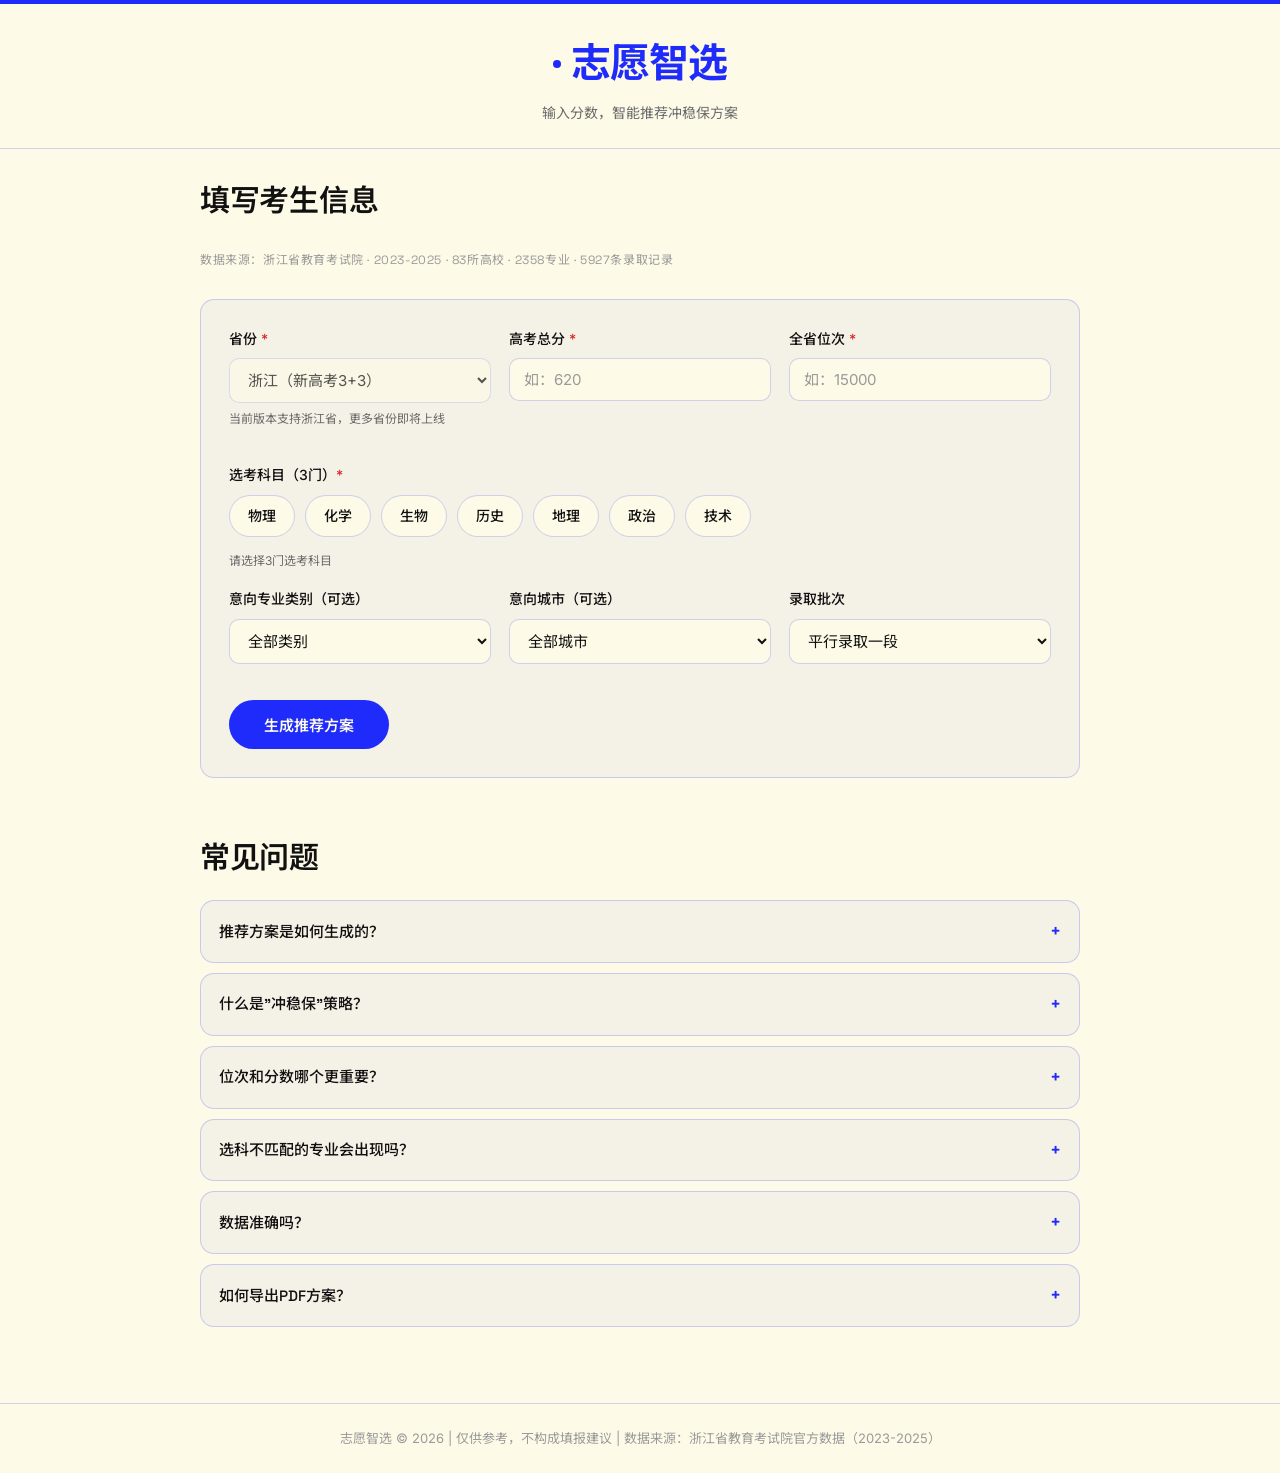
==== index.html @ 890201cc "Initial release: 志愿智选 高考志愿智能规划系统 核心功能： - 基于浙江省教育考试院 2023-2025 官方数据（83校/2358专业/5927录取记录） - 位次法算法生成冲3-" ====
<!DOCTYPE html>
<html lang="zh-CN">
<head>
    <meta charset="UTF-8">
    <meta name="viewport" content="width=device-width, initial-scale=1.0">
    <title>志愿智选 — 高考志愿智能规划系统</title>
    <link rel="preconnect" href="https://fonts.googleapis.com">
    <link rel="preconnect" href="https://fonts.gstatic.com" crossorigin>
    <link href="https://fonts.googleapis.com/css2?family=Space+Grotesk:wght@400;500;600;700&family=Inter:wght@400;500;600&family=Noto+Sans+SC:wght@400;500;600;700&display=swap" rel="stylesheet">
    <link rel="stylesheet" href="css/style.css">
</head>
<body>
    <!-- 页头 -->
    <header class="site-header no-print">
        <div class="container">
            <h1 class="logo">志愿智选</h1>
            <p class="tagline">输入分数，智能推荐冲稳保方案</p>
        </div>
    </header>

    <!-- PDF报告头（仅打印时显示） -->
    <div class="report-header print-only">
        <h1>高考志愿填报推荐方案</h1>
        <p class="report-subtitle">志愿智选 — 智能规划系统生成</p>
        <p class="report-date" id="reportDate"></p>
    </div>

    <main class="container">
        <!-- 第一步：输入表单 -->
        <section id="inputSection" class="section no-print">
            <h2 class="section-title">填写考生信息</h2>
            <p class="data-source-eyebrow">数据来源：浙江省教育考试院 · 2023-2025 · 83所高校 · 2358专业 · 5927条录取记录</p>
            <form id="studentForm" class="form-card">
                <div class="form-row">
                    <div class="form-group">
                        <label for="province">省份 <span class="required">*</span></label>
                        <select id="province" disabled>
                            <option value="浙江" selected>浙江（新高考3+3）</option>
                        </select>
                        <small class="hint">当前版本支持浙江省，更多省份即将上线</small>
                    </div>
                    <div class="form-group">
                        <label for="score">高考总分 <span class="required">*</span></label>
                        <input type="number" id="score" min="0" max="750" placeholder="如：620" required>
                    </div>
                    <div class="form-group">
                        <label for="rank">全省位次 <span class="required">*</span></label>
                        <input type="number" id="rank" min="1" placeholder="如：15000" required>
                    </div>
                </div>

                <div class="form-group">
                    <label>选考科目（3门）<span class="required">*</span></label>
                    <div class="subject-selector" id="subjectSelector">
                        <label class="subject-chip"><input type="checkbox" value="物理"><span>物理</span></label>
                        <label class="subject-chip"><input type="checkbox" value="化学"><span>化学</span></label>
                        <label class="subject-chip"><input type="checkbox" value="生物"><span>生物</span></label>
                        <label class="subject-chip"><input type="checkbox" value="历史"><span>历史</span></label>
                        <label class="subject-chip"><input type="checkbox" value="地理"><span>地理</span></label>
                        <label class="subject-chip"><input type="checkbox" value="政治"><span>政治</span></label>
                        <label class="subject-chip"><input type="checkbox" value="技术"><span>技术</span></label>
                    </div>
                    <small class="hint" id="subjectHint">请选择3门选考科目</small>
                </div>

                <div class="form-row">
                    <div class="form-group">
                        <label for="category">意向专业类别（可选）</label>
                        <select id="category">
                            <option value="">全部类别</option>
                            <option value="工学">工学</option>
                            <option value="理学">理学</option>
                            <option value="文学">文学</option>
                            <option value="经济学">经济学</option>
                            <option value="管理学">管理学</option>
                            <option value="法学">法学</option>
                            <option value="教育学">教育学</option>
                            <option value="医学">医学</option>
                            <option value="农学">农学</option>
                            <option value="艺术学">艺术学</option>
                        </select>
                    </div>
                    <div class="form-group">
                        <label for="cityPref">意向城市（可选）</label>
                        <select id="cityPref">
                            <option value="">全部城市</option>
                            <option value="杭州">杭州</option>
                            <option value="宁波">宁波</option>
                            <option value="温州">温州</option>
                            <option value="上海">上海</option>
                            <option value="北京">北京</option>
                            <option value="南京">南京</option>
                            <option value="武汉">武汉</option>
                            <option value="成都">成都</option>
                            <option value="广州">广州</option>
                        </select>
                    </div>
                    <div class="form-group">
                        <label for="batch">录取批次</label>
                        <select id="batch">
                            <option value="平行录取一段">平行录取一段</option>
                            <option value="平行录取二段">平行录取二段</option>
                        </select>
                    </div>
                </div>

                <button type="submit" class="btn-primary" id="submitBtn">生成推荐方案</button>
            </form>
            <p class="loading-text" id="loadingText" style="display:none;">正在加载录取数据...</p>
            <p class="error-text" id="errorText" style="display:none;"></p>
        </section>

        <!-- 第二步：结果展示 -->
        <section id="resultSection" class="section" style="display:none;">
            <!-- 考生信息摘要（打印时显示） -->
            <div class="student-summary print-only">
                <p><strong>省份：</strong>浙江</p>
                <p><strong>总分：</strong><span id="printScore"></span></p>
                <p><strong>位次：</strong><span id="printRank"></span></p>
                <p><strong>选科：</strong><span id="printSubjects"></span></p>
            </div>

            <!-- 操作栏 -->
            <div class="action-bar no-print">
                <h2 class="section-title">推荐方案</h2>
                <div class="action-buttons">
                    <button class="btn-secondary" id="filterBtn" onclick="toggleFilter()">筛选专业</button>
                    <button class="btn-secondary" id="wishListBtn" onclick="toggleWishList()">志愿表模拟</button>
                    <button class="btn-primary" onclick="window.print()">导出PDF</button>
                    <button class="btn-text" onclick="resetForm()">重新填写</button>
                </div>
            </div>

            <!-- 专业筛选面板 -->
            <div id="filterPanel" class="filter-panel no-print" style="display:none;">
                <h3>按条件筛选</h3>
                <div class="filter-row">
                    <label>专业类别：</label>
                    <select id="filterCategory" onchange="applyFilter()">
                        <option value="">全部</option>
                        <option value="工学">工学</option>
                        <option value="理学">理学</option>
                        <option value="文学">文学</option>
                        <option value="经济学">经济学</option>
                        <option value="管理学">管理学</option>
                        <option value="法学">法学</option>
                        <option value="教育学">教育学</option>
                        <option value="医学">医学</option>
                        <option value="农学">农学</option>
                        <option value="艺术学">艺术学</option>
                    </select>
                    <label>学校层次：</label>
                    <select id="filterLevel" onchange="applyFilter()">
                        <option value="">全部</option>
                        <option value="985">985</option>
                        <option value="211">211</option>
                        <option value="双一流">双一流</option>
                    </select>
                    <label>城市：</label>
                    <select id="filterCity" onchange="applyFilter()">
                        <option value="">全部</option>
                    </select>
                </div>
            </div>

            <!-- 志愿表模拟面板 -->
            <div id="wishListPanel" class="wishlist-panel no-print" style="display:none;">
                <h3>志愿表模拟</h3>
                <p class="hint">从下方推荐中点击"加入志愿表"来模拟填报</p>
                <div id="wishListContent" class="wishlist-content">
                    <p class="empty-text">志愿表为空</p>
                </div>
            </div>

            <!-- 冲刺院校 -->
            <div class="recommend-group" id="chongGroup">
                <h3 class="group-title chong-title">
                    <span class="badge chong-badge">冲</span>
                    冲刺院校（3所）
                </h3>
                <div class="recommend-list" id="chongList"></div>
            </div>

            <!-- 稳妥院校 -->
            <div class="recommend-group" id="wenGroup">
                <h3 class="group-title wen-title">
                    <span class="badge wen-badge">稳</span>
                    稳妥院校（5所）
                </h3>
                <div class="recommend-list" id="wenList"></div>
            </div>

            <!-- 保底院校 -->
            <div class="recommend-group" id="baoGroup">
                <h3 class="group-title bao-title">
                    <span class="badge bao-badge">保</span>
                    保底院校（3所）
                </h3>
                <div class="recommend-list" id="baoList"></div>
            </div>

            <!-- 专业选择建议 -->
            <div class="advice-section" id="adviceSection">
                <h3 class="section-title">专业选择建议</h3>
                <div id="adviceContent"></div>
            </div>

            <!-- 免责声明 -->
            <div class="disclaimer">
                <p>⚠️ 免责声明：本推荐方案基于浙江省教育考试院官方发布的2023-2025年投档分数线数据，通过位次法算法生成。仅供参考，不构成最终填报建议。实际录取结果受当年招生计划、报考人数等多种因素影响。请考生结合自身情况，参考浙江省教育考试院（www.zjzs.net）官方信息进行填报决策。</p>
            </div>
        </section>

        <!-- FAQ 部分 -->
        <section id="faqSection" class="section no-print">
            <h2 class="section-title">常见问题</h2>
            <div class="faq-list">
                <details class="faq-item">
                    <summary>推荐方案是如何生成的？</summary>
                    <p>系统基于浙江省近3年高考录取数据，根据您的分数、位次和选科，通过位次法计算每所院校专业的录取概率，分为冲刺、稳妥、保底三档推荐。</p>
                </details>
                <details class="faq-item">
                    <summary>什么是"冲稳保"策略？</summary>
                    <p>"冲稳保"是平行志愿填报的经典策略：冲刺校有一定风险但值得尝试；稳妥校录取概率较高；保底校确保不滑档。建议按照冲3-稳5-保3的比例填报。</p>
                </details>
                <details class="faq-item">
                    <summary>位次和分数哪个更重要？</summary>
                    <p>位次更重要。每年高考试题难度不同，分数线会波动，但高校的录取位次相对稳定。系统以位次为核心进行推荐。</p>
                </details>
                <details class="faq-item">
                    <summary>选科不匹配的专业会出现吗？</summary>
                    <p>不会。系统会自动过滤掉与您选科不匹配的专业，只推荐符合选科要求的专业。</p>
                </details>
                <details class="faq-item">
                    <summary>数据准确吗？</summary>
                    <p>本系统数据100%来自浙江省教育考试院官方发布的投档分数线表（2023-2025年），覆盖83所在浙招生高校、2358个专业、5927条录取记录。选科要求和学科门类依据教育部公开标准推导。数据仅供参考，最终以各省考试院公告为准。</p>
                </details>
                <details class="faq-item">
                    <summary>如何导出PDF方案？</summary>
                    <p>点击"导出PDF"按钮，在弹出的打印对话框中选择"另存为PDF"即可保存完整的推荐方案报告。</p>
                </details>
            </div>
        </section>
    </main>

    <!-- 页脚 -->
    <footer class="site-footer no-print">
        <div class="container">
            <p>志愿智选 © 2026 | 仅供参考，不构成填报建议 | 数据来源：浙江省教育考试院官方数据（2023-2025）</p>
        </div>
    </footer>

    <script src="js/app.js"></script>
</body>
</html>
---- css/style.css ----
/* ============================================================
   志愿智选 — Blue Professional 设计系统
   咨询级专业感 · 印刷品级精致度 · 教育数据产品严肃性
   ============================================================ */

/* ===== 基础重置 ===== */
* {
    margin: 0;
    padding: 0;
    box-sizing: border-box;
}

/* ===== Blue Professional 色彩与字体系统 ===== */
:root {
    /* 色彩系统（严格遵循设计模板） */
    --bg: #fdfae7;              /* 奶油画布，温暖纸张感 */
    --primary: #1e2bfa;         /* 钴蓝主色，唯一强调色 */
    --text: #111111;            /* 主文本 */
    --text-muted: #6b6b6b;      /* 次要文本 */
    --text-light: #9a9a9a;      /* 辅助文本 */
    --accent-light: rgba(30, 43, 250, 0.08);   /* 钴蓝 8% 浅填充 */
    --accent-medium: rgba(30, 43, 250, 0.15);  /* 钴蓝 15% 中填充 */
    --border: rgba(30, 43, 250, 0.2);          /* 钴蓝 20% 边框 */
    --card-bg: rgba(30, 43, 250, 0.04);        /* 钴蓝 4% 卡片填充 */
    --positive: #059669;        /* 绿色（稳妥档） */
    --negative: #dc2626;        /* 红色（冲刺档） */

    /* 冲/稳/保三档语义色 */
    --tier-chong: #dc2626;      /* 冲 - 红 */
    --tier-wen: #059669;        /* 稳 - 绿 */
    --tier-bao: #1e2bfa;        /* 保 - 蓝（钴蓝主色） */

    /* 概率档位色 */
    --prob-high: #059669;       /* 高概率绿 */
    --prob-medium: #d97706;     /* 中概率琥珀 */
    --prob-low: #dc2626;        /* 低概率红 */

    /* 字体系统 */
    --font-display: 'Space Grotesk', 'Noto Sans SC', 'Microsoft YaHei', sans-serif;
    --font-body: 'Inter', 'Noto Sans SC', 'Microsoft YaHei', sans-serif;

    /* 圆角 */
    --radius-sm: 8px;
    --radius: 12px;
    --radius-lg: 14px;
    --radius-pill: 100px;
}

/* ===== 基础排版 ===== */
body {
    font-family: var(--font-body);
    background: var(--bg);
    color: var(--text);
    line-height: 1.6;
    font-size: 15px;
    -webkit-font-smoothing: antialiased;
    -moz-osx-font-smoothing: grayscale;
}

.container {
    max-width: 920px;
    margin: 0 auto;
    padding: 0 20px;
}

/* ===== 页头 ===== */
.site-header {
    background: var(--bg);
    padding: 32px 0 24px;
    text-align: center;
    border-bottom: 1px solid var(--border);
    position: relative;
}

/* 顶部 4px 钴蓝装饰线 */
.site-header::before {
    content: '';
    position: absolute;
    top: 0;
    left: 0;
    right: 0;
    height: 4px;
    background: var(--primary);
}

.site-header .logo {
    font-family: var(--font-display);
    font-size: clamp(28px, 4vw, 40px);
    font-weight: 700;
    color: var(--primary);
    letter-spacing: -0.02em;
    margin-bottom: 6px;
    display: inline-flex;
    align-items: center;
    gap: 10px;
}

/* Logo 旁 8px×8px 钴蓝圆点装饰 */
.site-header .logo::before {
    content: '';
    display: inline-block;
    width: 8px;
    height: 8px;
    border-radius: 50%;
    background: var(--primary);
}

.site-header .tagline {
    font-family: var(--font-body);
    font-weight: 400;
    font-size: 14px;
    color: var(--text-muted);
}

/* ===== 区块 ===== */
.section {
    padding: 28px 0;
}

.section-title {
    font-family: var(--font-display);
    font-size: clamp(22px, 2.5vw, 30px);
    font-weight: 600;
    color: var(--text);
    letter-spacing: -0.01em;
    margin-bottom: 18px;
}

/* ===== 数据来源小字（EYEBROW） ===== */
.data-source-eyebrow {
    font-family: var(--font-display);
    font-weight: 400;
    font-size: 12px;
    letter-spacing: 0.05em;
    color: var(--text-light);
    text-transform: uppercase;
    margin-bottom: 20px;
    padding: 8px 0;
}

/* ===== 表单卡片 ===== */
.form-card {
    background: var(--card-bg);
    border: 1.5px solid var(--border);
    border-radius: var(--radius-lg);
    padding: 28px;
}

.form-row {
    display: flex;
    gap: 18px;
    margin-bottom: 18px;
    flex-wrap: wrap;
}

.form-row .form-group {
    flex: 1;
    min-width: 200px;
}

.form-group {
    margin-bottom: 18px;
}

.form-group label {
    display: block;
    font-family: var(--font-body);
    font-weight: 500;
    font-size: 14px;
    color: var(--text);
    margin-bottom: 8px;
}

.required {
    color: var(--negative);
}

.form-group input,
.form-group select {
    width: 100%;
    padding: 11px 14px;
    border: 1.5px solid var(--border);
    border-radius: 10px;
    font-size: 15px;
    font-family: var(--font-body);
    color: var(--text);
    background: var(--bg);
    transition: border-color 0.2s, box-shadow 0.2s;
}

.form-group input::placeholder {
    color: var(--text-light);
}

.form-group input:focus,
.form-group select:focus {
    outline: none;
    border-color: var(--primary);
    box-shadow: 0 0 0 3px var(--accent-light);
}

.form-group input:disabled {
    background: var(--accent-light);
    color: var(--text-muted);
    cursor: not-allowed;
}

.hint {
    display: block;
    font-size: 12px;
    color: var(--text-muted);
    margin-top: 6px;
}

/* ===== 选科芯片 ===== */
.subject-selector {
    display: flex;
    flex-wrap: wrap;
    gap: 10px;
}

.subject-chip {
    cursor: pointer;
    user-select: none;
}

.subject-chip input[type="checkbox"] {
    display: none;
}

.subject-chip span {
    display: inline-block;
    padding: 9px 18px;
    border: 1.5px solid var(--border);
    border-radius: var(--radius-pill);
    font-size: 14px;
    font-family: var(--font-display);
    font-weight: 500;
    color: var(--text);
    background: var(--bg);
    transition: all 0.2s;
}

.subject-chip:hover span {
    border-color: var(--primary);
}

.subject-chip input:checked + span {
    background: var(--primary);
    color: var(--bg);
    border-color: var(--primary);
}

.subject-chip.error span {
    border-color: var(--negative);
}

/* ===== 按钮系统 ===== */
.btn-primary {
    display: inline-block;
    padding: 0.9rem 2.2rem;
    background: var(--primary);
    color: var(--bg);
    border: none;
    border-radius: var(--radius-pill);
    font-family: var(--font-display);
    font-weight: 600;
    font-size: 15px;
    cursor: pointer;
    transition: transform 0.2s, background 0.2s;
}

.btn-primary:hover {
    transform: translateY(-2px);
    background: #0a1ae0;
}

.btn-primary:active {
    transform: translateY(0);
}

.btn-secondary {
    display: inline-block;
    padding: 0.6rem 1.4rem;
    background: var(--bg);
    color: var(--primary);
    border: 1.5px solid var(--border);
    border-radius: var(--radius-pill);
    font-family: var(--font-display);
    font-weight: 500;
    font-size: 14px;
    cursor: pointer;
    transition: all 0.2s;
}

.btn-secondary:hover {
    border-color: var(--primary);
    background: var(--accent-light);
}

.btn-secondary.active {
    background: var(--primary);
    color: var(--bg);
    border-color: var(--primary);
}

.btn-text {
    background: none;
    border: none;
    color: var(--text-light);
    font-family: var(--font-body);
    font-size: 14px;
    cursor: pointer;
    text-decoration: underline;
    padding: 0.4rem 0.6rem;
    transition: color 0.2s;
}

.btn-text:hover {
    color: var(--primary);
}

.btn-small {
    display: inline-block;
    padding: 5px 14px;
    font-size: 12px;
    font-family: var(--font-display);
    font-weight: 500;
    border-radius: var(--radius-pill);
    cursor: pointer;
    border: 1.5px solid var(--border);
    background: var(--bg);
    color: var(--primary);
    transition: all 0.2s;
}

.btn-small:hover {
    border-color: var(--primary);
    background: var(--accent-light);
}

.btn-small.added {
    background: rgba(5, 150, 105, 0.08);
    color: var(--positive);
    border-color: rgba(5, 150, 105, 0.3);
}

/* ===== 提示信息 ===== */
.loading-text {
    text-align: center;
    color: var(--primary);
    padding: 16px;
    font-family: var(--font-display);
    font-size: 14px;
    font-weight: 500;
}

.error-text {
    color: var(--negative);
    padding: 14px 16px;
    background: rgba(220, 38, 38, 0.06);
    border: 1.5px solid rgba(220, 38, 38, 0.2);
    border-radius: var(--radius);
    font-size: 14px;
}

/* ===== 操作栏 ===== */
.action-bar {
    display: flex;
    justify-content: space-between;
    align-items: center;
    margin-bottom: 24px;
    flex-wrap: wrap;
    gap: 14px;
}

.action-bar .section-title {
    margin-bottom: 0;
}

.action-buttons {
    display: flex;
    gap: 10px;
    flex-wrap: wrap;
    align-items: center;
}

/* ===== 筛选面板 ===== */
.filter-panel {
    background: var(--card-bg);
    border: 1.5px solid var(--border);
    border-radius: var(--radius-lg);
    padding: 20px 22px;
    margin-bottom: 24px;
}

.filter-panel h3 {
    font-family: var(--font-display);
    font-size: 16px;
    font-weight: 600;
    color: var(--text);
    margin-bottom: 14px;
}

.filter-row {
    display: flex;
    gap: 14px;
    flex-wrap: wrap;
    align-items: center;
}

.filter-row label {
    font-family: var(--font-display);
    font-weight: 500;
    font-size: 13px;
    color: var(--text-muted);
}

.filter-row select {
    padding: 7px 12px;
    border: 1.5px solid var(--border);
    border-radius: var(--radius-pill);
    font-size: 13px;
    font-family: var(--font-body);
    color: var(--text);
    background: var(--bg);
    cursor: pointer;
    transition: border-color 0.2s;
}

.filter-row select:focus {
    outline: none;
    border-color: var(--primary);
}

/* ===== 志愿表面板 ===== */
.wishlist-panel {
    background: var(--card-bg);
    border: 1.5px solid var(--border);
    border-radius: var(--radius-lg);
    padding: 20px 22px;
    margin-bottom: 24px;
}

.wishlist-panel h3 {
    font-family: var(--font-display);
    font-size: 16px;
    font-weight: 600;
    color: var(--text);
    margin-bottom: 14px;
}

.wishlist-content {
    min-height: 60px;
}

.empty-text {
    color: var(--text-light);
    text-align: center;
    padding: 20px;
    font-size: 14px;
}

.wish-item {
    display: flex;
    justify-content: space-between;
    align-items: center;
    padding: 12px 14px;
    border: 1.5px solid var(--border);
    border-radius: var(--radius);
    margin-bottom: 10px;
    background: var(--bg);
    font-size: 14px;
}

.wish-item:last-child {
    margin-bottom: 0;
}

.wish-item .wish-info {
    flex: 1;
}

.wish-item .wish-num {
    font-family: var(--font-display);
    font-weight: 700;
    color: var(--primary);
    margin-right: 8px;
}

.wish-item .wish-remove {
    color: var(--negative);
    cursor: pointer;
    font-size: 13px;
    font-weight: 500;
}

.wish-item .wish-remove:hover {
    text-decoration: underline;
}

/* ===== 推荐分组 ===== */
.recommend-group {
    margin-bottom: 28px;
}

.group-title {
    display: flex;
    align-items: center;
    gap: 10px;
    font-family: var(--font-display);
    font-size: clamp(17px, 1.8vw, 21px);
    font-weight: 600;
    color: var(--text);
    margin-bottom: 14px;
    padding-bottom: 10px;
    border-bottom: 1.5px solid var(--border);
}

.badge {
    display: inline-flex;
    align-items: center;
    justify-content: center;
    width: 28px;
    height: 28px;
    border-radius: 50%;
    color: var(--bg);
    font-family: var(--font-display);
    font-size: 14px;
    font-weight: 700;
    flex-shrink: 0;
}

.chong-badge { background: var(--tier-chong); }
.wen-badge { background: var(--tier-wen); }
.bao-badge { background: var(--tier-bao); }

/* 分组标题底部装饰色 */
.chong-title { border-bottom-color: rgba(220, 38, 38, 0.25); }
.wen-title { border-bottom-color: rgba(5, 150, 105, 0.25); }
.bao-title { border-bottom-color: rgba(30, 43, 250, 0.25); }

/* ===== 推荐卡片 ===== */
.recommend-list {
    display: flex;
    flex-direction: column;
    gap: 12px;
}

.recommend-card {
    background: var(--card-bg);
    border: 1.5px solid var(--border);
    border-radius: var(--radius-lg);
    padding: 1.4rem 1.5rem;
    border-left: 4px solid transparent;
    transition: border-color 0.2s;
}

.recommend-card:hover {
    border-color: var(--primary);
}

.recommend-card.chong {
    border-left-color: var(--tier-chong);
}
.recommend-card.chong:hover {
    border-left-color: var(--tier-chong);
}

.recommend-card.wen {
    border-left-color: var(--tier-wen);
}
.recommend-card.wen:hover {
    border-left-color: var(--tier-wen);
}

.recommend-card.bao {
    border-left-color: var(--tier-bao);
}
.recommend-card.bao:hover {
    border-left-color: var(--tier-bao);
}

.card-header {
    display: flex;
    justify-content: space-between;
    align-items: flex-start;
    margin-bottom: 12px;
    flex-wrap: wrap;
    gap: 10px;
}

.school-name {
    font-family: var(--font-display);
    font-weight: 600;
    color: var(--text);
    font-size: 18px;
    line-height: 1.3;
}

.school-tags {
    display: flex;
    gap: 6px;
    margin-top: 6px;
    flex-wrap: wrap;
}

/* ===== 标签（985/211/双一流）统一 pill 样式 ===== */
.tag {
    display: inline-block;
    padding: 0.35rem 0.9rem;
    border-radius: var(--radius-pill);
    font-family: var(--font-display);
    font-size: 12px;
    font-weight: 500;
    background: var(--accent-light);
    color: var(--primary);
}

.tag-985 { background: var(--accent-light); color: var(--primary); }
.tag-211 { background: var(--accent-light); color: var(--primary); }
.tag-double { background: var(--accent-light); color: var(--primary); }
.tag-normal { background: var(--accent-light); color: var(--primary); }

/* ===== 概率显示 ===== */
.probability {
    text-align: right;
    flex-shrink: 0;
}

.prob-label {
    font-family: var(--font-display);
    font-size: 12px;
    font-weight: 500;
    color: var(--text-muted);
    letter-spacing: 0.02em;
}

.prob-value {
    font-family: var(--font-display);
    font-size: clamp(28px, 3vw, 36px);
    font-weight: 700;
    color: var(--primary);
    line-height: 1.1;
    margin-top: 2px;
}

.prob-value.high { color: var(--prob-high); }
.prob-value.medium { color: var(--prob-medium); }
.prob-value.low { color: var(--prob-low); }

/* ===== 卡片正文 ===== */
.card-body {
    font-family: var(--font-body);
    font-size: 14px;
    color: var(--text-muted);
}

.card-body .info-row {
    display: flex;
    gap: 18px;
    margin-bottom: 8px;
    flex-wrap: wrap;
}

.card-body .info-item {
    font-size: 13px;
    color: var(--text-muted);
}

.card-body .info-item strong {
    color: var(--text);
    font-weight: 600;
}

/* 推荐理由：accent-light 背景 + 左侧 4px primary 边框 */
.reason {
    padding: 12px 14px;
    background: var(--accent-light);
    border-left: 4px solid var(--primary);
    border-radius: 10px;
    font-size: 13px;
    margin-top: 10px;
    color: var(--text);
    line-height: 1.6;
}

.card-actions {
    margin-top: 12px;
    display: flex;
    gap: 8px;
}

/* ===== 专业选择建议 ===== */
.advice-section {
    background: var(--card-bg);
    border: 1.5px solid var(--border);
    border-radius: var(--radius-lg);
    padding: 24px;
    margin-top: 28px;
}

.advice-section h3 {
    font-family: var(--font-display);
    font-size: clamp(17px, 1.8vw, 21px);
    font-weight: 600;
    color: var(--text);
    margin-bottom: 14px;
}

.advice-item {
    padding: 14px 16px;
    border-left: 4px solid var(--primary);
    margin-bottom: 10px;
    background: var(--accent-light);
    border-radius: 0 10px 10px 0;
    font-size: 14px;
    color: var(--text);
    line-height: 1.6;
}

.advice-item:last-child {
    margin-bottom: 0;
}

.advice-item strong {
    color: var(--primary);
    font-family: var(--font-display);
    font-weight: 600;
}

/* ===== 专业建议：概览区 ===== */
.advice-overview {
    margin-bottom: 24px;
}

/* ===== 专业建议：三方向卡片网格 ===== */
.advice-grid {
    display: grid;
    grid-template-columns: repeat(3, 1fr);
    gap: 18px;
    margin-top: 8px;
}

.advice-card {
    background: var(--card-bg);
    border: 1.5px solid var(--border);
    border-radius: var(--radius-lg);
    padding: 18px 20px;
    display: flex;
    flex-direction: column;
    gap: 10px;
}

.advice-card-header {
    display: flex;
    align-items: center;
    gap: 10px;
    padding-bottom: 10px;
    border-bottom: 1px solid var(--border);
}

.advice-icon {
    display: inline-flex;
    align-items: center;
    justify-content: center;
    width: 28px;
    height: 28px;
    border-radius: 50%;
    font-size: 13px;
    font-weight: 700;
    color: var(--bg);
    flex-shrink: 0;
}

.advice-icon-policy { background: var(--primary); }
.advice-icon-employment { background: var(--positive); }
.advice-icon-interest { background: #d97706; }

.advice-card-title {
    font-family: var(--font-display);
    font-size: 15px;
    font-weight: 600;
    color: var(--text);
    letter-spacing: -0.01em;
    line-height: 1.3;
}

.advice-card-desc {
    font-size: 12.5px;
    color: var(--text-muted);
    line-height: 1.55;
}

.advice-match-note {
    font-size: 12px;
    color: var(--primary);
    background: var(--accent-light);
    padding: 6px 10px;
    border-radius: 6px;
    font-weight: 500;
}

.interest-track {
    font-size: 13px;
    color: var(--text);
    background: var(--accent-medium);
    padding: 8px 12px;
    border-radius: 8px;
    border-left: 4px solid #d97706;
}

.interest-track strong {
    color: #d97706;
    font-family: var(--font-display);
    font-weight: 600;
}

/* ===== 推荐列表（政策/兴趣共用） ===== */
.advice-rec-list {
    list-style: none;
    padding: 0;
    margin: 0;
    display: flex;
    flex-direction: column;
    gap: 8px;
}

.advice-rec-item {
    background: var(--bg);
    border: 1px solid var(--border);
    border-radius: 10px;
    padding: 10px 12px;
}

.rec-header {
    display: flex;
    justify-content: space-between;
    align-items: center;
    margin-bottom: 4px;
    gap: 8px;
    flex-wrap: wrap;
}

.rec-name {
    font-family: var(--font-display);
    font-size: 13.5px;
    font-weight: 600;
    color: var(--text);
}

.rec-field {
    font-size: 10.5px;
    padding: 2px 8px;
    background: var(--accent-light);
    color: var(--primary);
    border-radius: 100px;
    font-weight: 500;
}

.rec-reason {
    font-size: 12px;
    color: var(--text-muted);
    line-height: 1.5;
    margin-bottom: 4px;
}

.rec-source {
    font-size: 10.5px;
    color: var(--text-light);
    font-style: italic;
}

/* ===== 就业导向：绿/红/高薪分组 ===== */
.emp-section {
    display: flex;
    flex-direction: column;
    gap: 6px;
}

.emp-section-title {
    font-family: var(--font-display);
    font-size: 12px;
    font-weight: 600;
    text-transform: uppercase;
    letter-spacing: 0.05em;
    padding: 4px 8px;
    border-radius: 4px;
    display: inline-block;
    align-self: flex-start;
}

.emp-section-green {
    background: rgba(5, 150, 105, 0.12);
    color: var(--positive);
}

.emp-section-salary {
    background: var(--accent-light);
    color: var(--primary);
}

.emp-section-red {
    background: rgba(220, 38, 38, 0.12);
    color: var(--negative);
}

.emp-list {
    list-style: none;
    padding: 0;
    margin: 0;
    display: flex;
    flex-direction: column;
    gap: 4px;
}

.emp-tag-item {
    display: grid;
    grid-template-columns: auto 1fr auto;
    gap: 6px;
    align-items: center;
    padding: 5px 8px;
    border-radius: 6px;
    font-size: 11.5px;
    line-height: 1.4;
}

.emp-green {
    background: rgba(5, 150, 105, 0.06);
    border-left: 3px solid var(--positive);
}

.emp-highsalary {
    background: var(--accent-light);
    border-left: 3px solid var(--primary);
}

.emp-red {
    background: rgba(220, 38, 38, 0.06);
    border-left: 3px solid var(--negative);
}

.emp-rank {
    font-family: var(--font-display);
    font-weight: 700;
    color: var(--primary);
    font-size: 11px;
    min-width: 32px;
}

.emp-name {
    color: var(--text);
    font-weight: 500;
}

.emp-salary-value {
    color: var(--primary);
    font-family: var(--font-display);
    font-weight: 600;
    font-size: 11px;
    white-space: nowrap;
}

.emp-note {
    grid-column: 1 / -1;
    color: var(--text-muted);
    font-size: 10.5px;
}

.emp-trend {
    font-size: 11.5px;
    color: var(--text-muted);
    background: var(--accent-light);
    padding: 8px 10px;
    border-radius: 6px;
    border-left: 3px solid var(--primary);
    line-height: 1.5;
}

/* ===== 数据来源小字 ===== */
.advice-source {
    font-size: 10.5px;
    color: var(--text-light);
    font-style: italic;
    padding-top: 6px;
    border-top: 1px dashed var(--border);
    line-height: 1.5;
}

/* ===== 三方向响应式 ===== */
@media (max-width: 900px) {
    .advice-grid {
        grid-template-columns: 1fr;
    }
}

/* ===== 免责声明 ===== */
.disclaimer {
    margin-top: 28px;
    padding: 16px 18px;
    background: var(--accent-light);
    border-left: 4px solid var(--primary);
    border-radius: 10px;
    font-size: 13px;
    color: var(--text-muted);
    line-height: 1.7;
}

/* ===== 考生信息摘要（打印用） ===== */
.student-summary {
    padding: 16px 18px;
    background: var(--card-bg);
    border: 1.5px solid var(--border);
    border-radius: var(--radius);
    margin-bottom: 24px;
    display: flex;
    gap: 28px;
    flex-wrap: wrap;
}

.student-summary p {
    font-size: 14px;
    color: var(--text);
}

.student-summary p strong {
    color: var(--primary);
    font-family: var(--font-display);
    font-weight: 600;
}

/* ===== PDF报告头（仅打印） ===== */
.report-header {
    display: none;
    text-align: center;
    margin-bottom: 32px;
    padding-bottom: 20px;
    border-bottom: 2px solid var(--primary);
}

.report-header h1 {
    font-family: var(--font-display);
    font-size: 26px;
    font-weight: 700;
    color: var(--text);
    margin-bottom: 10px;
    letter-spacing: -0.02em;
}

.report-subtitle {
    font-family: var(--font-body);
    font-size: 14px;
    color: var(--text-muted);
    margin-bottom: 6px;
}

.report-date {
    font-family: var(--font-display);
    font-size: 12px;
    color: var(--text-light);
    letter-spacing: 0.05em;
}

/* ===== FAQ ===== */
.faq-list {
    display: flex;
    flex-direction: column;
    gap: 10px;
}

.faq-item {
    background: var(--card-bg);
    border: 1.5px solid var(--border);
    border-radius: var(--radius-lg);
    padding: 16px 18px;
    transition: border-color 0.2s;
}

.faq-item:hover {
    border-color: var(--primary);
}

.faq-item summary {
    font-family: var(--font-display);
    font-weight: 500;
    cursor: pointer;
    font-size: 15px;
    color: var(--text);
    list-style: none;
    display: flex;
    align-items: center;
    justify-content: space-between;
    gap: 12px;
}

.faq-item summary::-webkit-details-marker {
    display: none;
}

.faq-item summary::after {
    content: '+';
    font-family: var(--font-display);
    font-weight: 600;
    color: var(--primary);
    font-size: 18px;
    flex-shrink: 0;
    transition: transform 0.2s;
}

.faq-item[open] summary::after {
    content: '−';
}

.faq-item p {
    margin-top: 10px;
    font-family: var(--font-body);
    font-weight: 400;
    font-size: 14px;
    color: var(--text-muted);
    line-height: 1.7;
}

/* ===== 页脚 ===== */
.site-footer {
    background: var(--bg);
    color: var(--text-light);
    text-align: center;
    padding: 24px 0;
    font-family: var(--font-body);
    font-size: 13px;
    margin-top: 48px;
    border-top: 1px solid var(--border);
}

/* ===== 打印样式（保留并适配新设计） ===== */
.print-only {
    display: none;
}

@media print {
    .no-print {
        display: none !important;
    }

    .print-only {
        display: block !important;
    }

    body {
        background: white;
        font-size: 12px;
        color: #000;
    }

    .container {
        max-width: 100%;
        padding: 0;
    }

    .report-header {
        display: block !important;
        text-align: center;
        margin-bottom: 24px;
        padding-bottom: 14px;
        border-bottom: 2px solid #1e2bfa;
    }

    .report-header h1 {
        font-size: 22px;
        color: #000;
    }

    .student-summary {
        display: flex;
        gap: 24px;
        margin-bottom: 18px;
        padding: 12px;
        background: #f5f5f5;
        border: 1px solid #ccc;
        border-radius: 4px;
    }

    .recommend-group {
        page-break-inside: avoid;
        margin-bottom: 18px;
    }

    .group-title {
        font-size: 16px;
        border-bottom: 1.5px solid #999;
    }

    .recommend-card {
        border: 1px solid #ccc;
        page-break-inside: avoid;
        margin-bottom: 10px;
        background: white;
    }

    .recommend-card.chong { border-left: 4px solid #dc2626; }
    .recommend-card.wen { border-left: 4px solid #059669; }
    .recommend-card.bao { border-left: 4px solid #1e2bfa; }

    .reason {
        background: #f5f5f5;
        border-left: 4px solid #1e2bfa;
    }

    .advice-section {
        border: 1px solid #ccc;
        page-break-inside: avoid;
        background: white;
    }

    .advice-item {
        background: #f5f5f5;
        border-left: 4px solid #1e2bfa;
    }

    .disclaimer {
        page-break-inside: avoid;
        background: #f5f5f5;
        border-left: 4px solid #1e2bfa;
        color: #333;
    }

    .tag {
        background: #eee !important;
        color: #000 !important;
        -webkit-print-color-adjust: exact;
        print-color-adjust: exact;
    }

    .badge {
        -webkit-print-color-adjust: exact;
        print-color-adjust: exact;
    }

    .prob-value,
    .prob-value.high,
    .prob-value.medium,
    .prob-value.low {
        color: #000 !important;
        -webkit-print-color-adjust: exact;
        print-color-adjust: exact;
    }
}

/* ===== 响应式 ===== */
@media (max-width: 600px) {
    .container {
        padding: 0 16px;
    }

    .site-header {
        padding: 24px 0 20px;
    }

    .form-card {
        padding: 20px;
    }

    .form-row {
        flex-direction: column;
    }

    .form-row .form-group {
        min-width: 100%;
    }

    .action-bar {
        flex-direction: column;
        align-items: stretch;
    }

    .action-bar .section-title {
        margin-bottom: 10px;
    }

    .action-buttons {
        justify-content: flex-start;
    }

    .card-header {
        flex-direction: column;
    }

    .probability {
        text-align: left;
    }

    .recommend-card {
        padding: 1.2rem 1.1rem;
    }

    .advice-section,
    .filter-panel,
    .wishlist-panel {
        padding: 18px;
    }
}
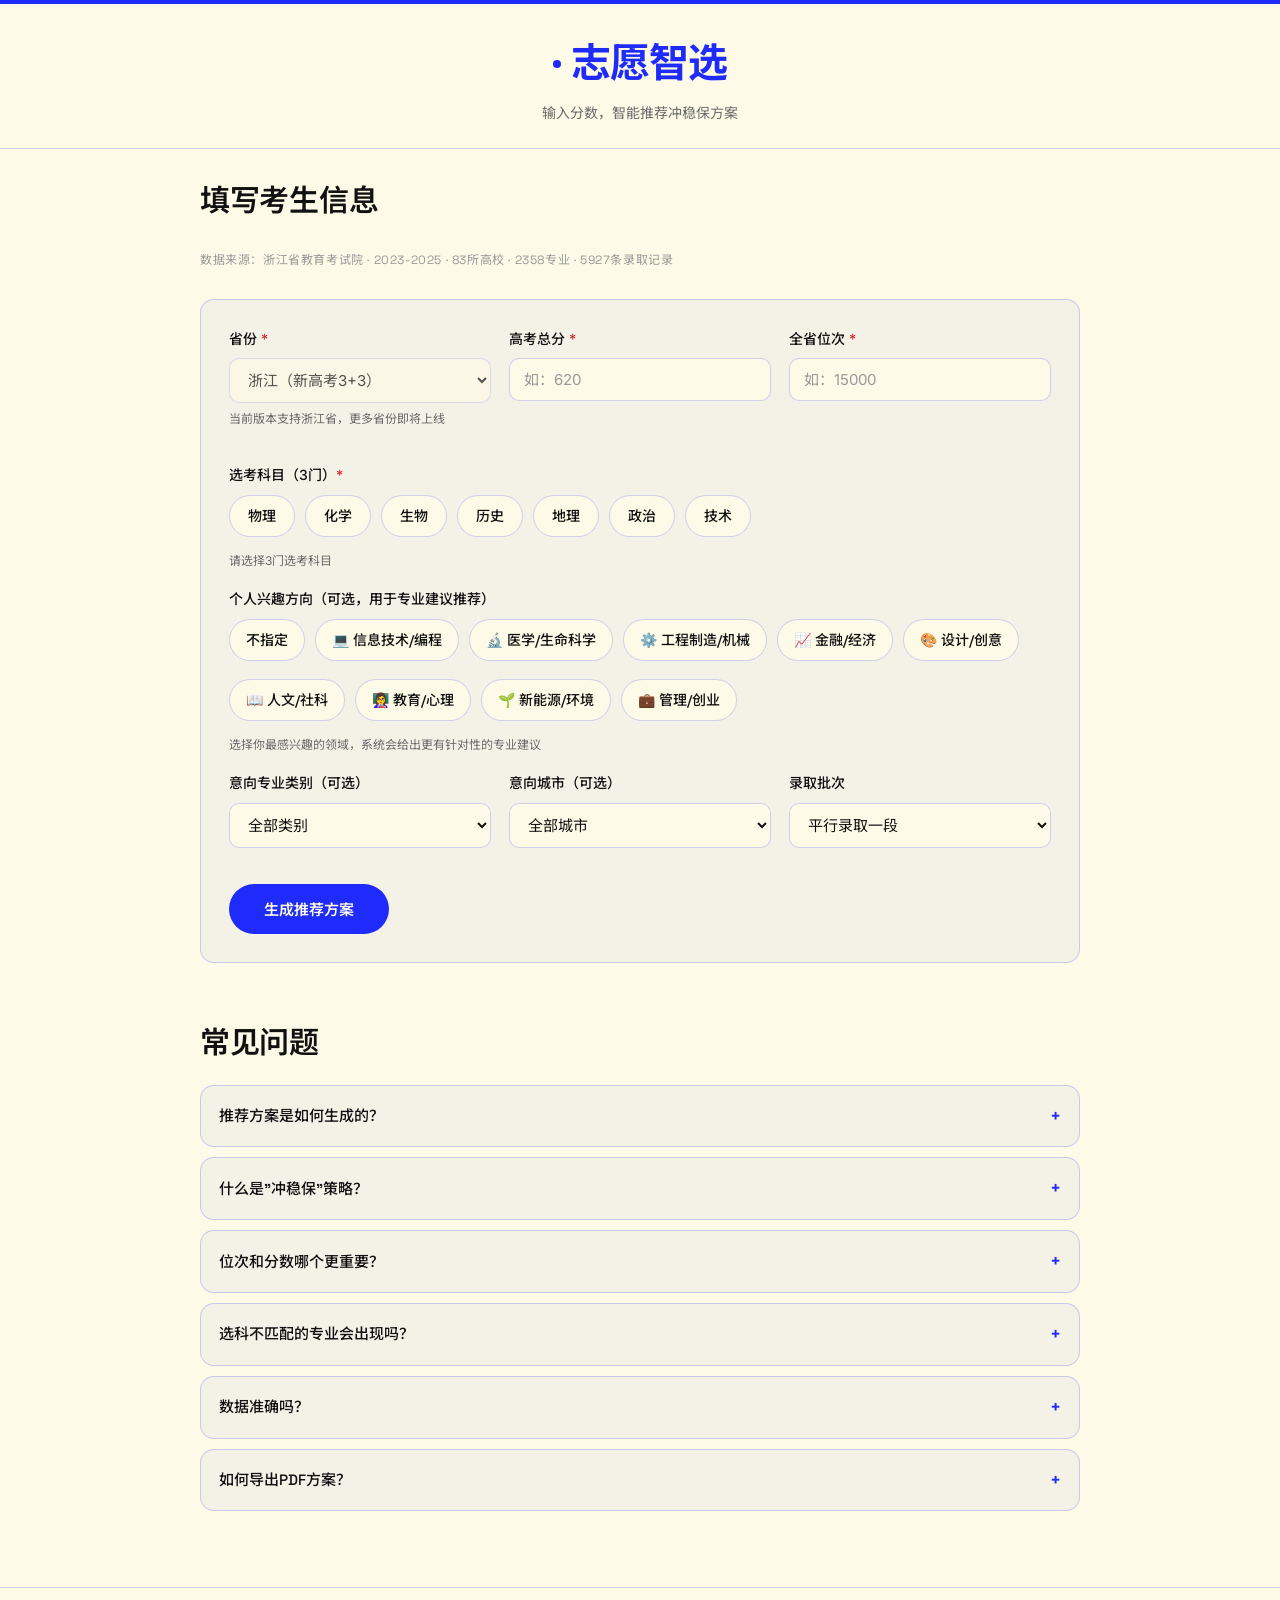
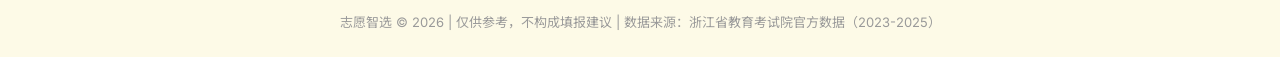
==== commit 54f6cab4: "fix: 修复推荐算法核心错误 - 位次比较方向反转 + 学校去重 + 兴趣导向推荐 核心修复： 1. 位次比较方向错误：studentRank/majorRank 改为 majorRank/stud" ====
--- a/index.html
+++ b/index.html
@@ -61,6 +61,23 @@
                         <label class="subject-chip"><input type="checkbox" value="技术"><span>技术</span></label>
                     </div>
                     <small class="hint" id="subjectHint">请选择3门选考科目</small>
+                </div>
+
+                <div class="form-group">
+                    <label>个人兴趣方向（可选，用于专业建议推荐）</label>
+                    <div class="interest-selector" id="interestSelector">
+                        <label class="interest-chip"><input type="radio" name="interest" value=""><span>不指定</span></label>
+                        <label class="interest-chip"><input type="radio" name="interest" value="it"><span>💻 信息技术/编程</span></label>
+                        <label class="interest-chip"><input type="radio" name="interest" value="medicine"><span>🔬 医学/生命科学</span></label>
+                        <label class="interest-chip"><input type="radio" name="interest" value="engineering"><span>⚙️ 工程制造/机械</span></label>
+                        <label class="interest-chip"><input type="radio" name="interest" value="finance"><span>📈 金融/经济</span></label>
+                        <label class="interest-chip"><input type="radio" name="interest" value="design"><span>🎨 设计/创意</span></label>
+                        <label class="interest-chip"><input type="radio" name="interest" value="humanities"><span>📖 人文/社科</span></label>
+                        <label class="interest-chip"><input type="radio" name="interest" value="education"><span>👩‍🏫 教育/心理</span></label>
+                        <label class="interest-chip"><input type="radio" name="interest" value="energy"><span>🌱 新能源/环境</span></label>
+                        <label class="interest-chip"><input type="radio" name="interest" value="business"><span>💼 管理/创业</span></label>
+                    </div>
+                    <small class="hint">选择你最感兴趣的领域，系统会给出更有针对性的专业建议</small>
                 </div>
 
                 <div class="form-row">
--- a/css/style.css
+++ b/css/style.css
@@ -255,6 +255,45 @@
     border-color: var(--negative);
 }
 
+/* ===== 兴趣选择芯片 ===== */
+.interest-selector {
+    display: flex;
+    flex-wrap: wrap;
+    gap: 10px;
+}
+
+.interest-chip {
+    cursor: pointer;
+    user-select: none;
+}
+
+.interest-chip input[type="radio"] {
+    display: none;
+}
+
+.interest-chip span {
+    display: inline-block;
+    padding: 9px 16px;
+    border: 1.5px solid var(--border);
+    border-radius: var(--radius-pill);
+    font-size: 14px;
+    font-family: var(--font-display);
+    font-weight: 500;
+    color: var(--text);
+    background: var(--bg);
+    transition: all 0.2s;
+}
+
+.interest-chip:hover span {
+    border-color: var(--primary);
+}
+
+.interest-chip input:checked + span {
+    background: var(--primary);
+    color: var(--bg);
+    border-color: var(--primary);
+}
+
 /* ===== 按钮系统 ===== */
 .btn-primary {
     display: inline-block;
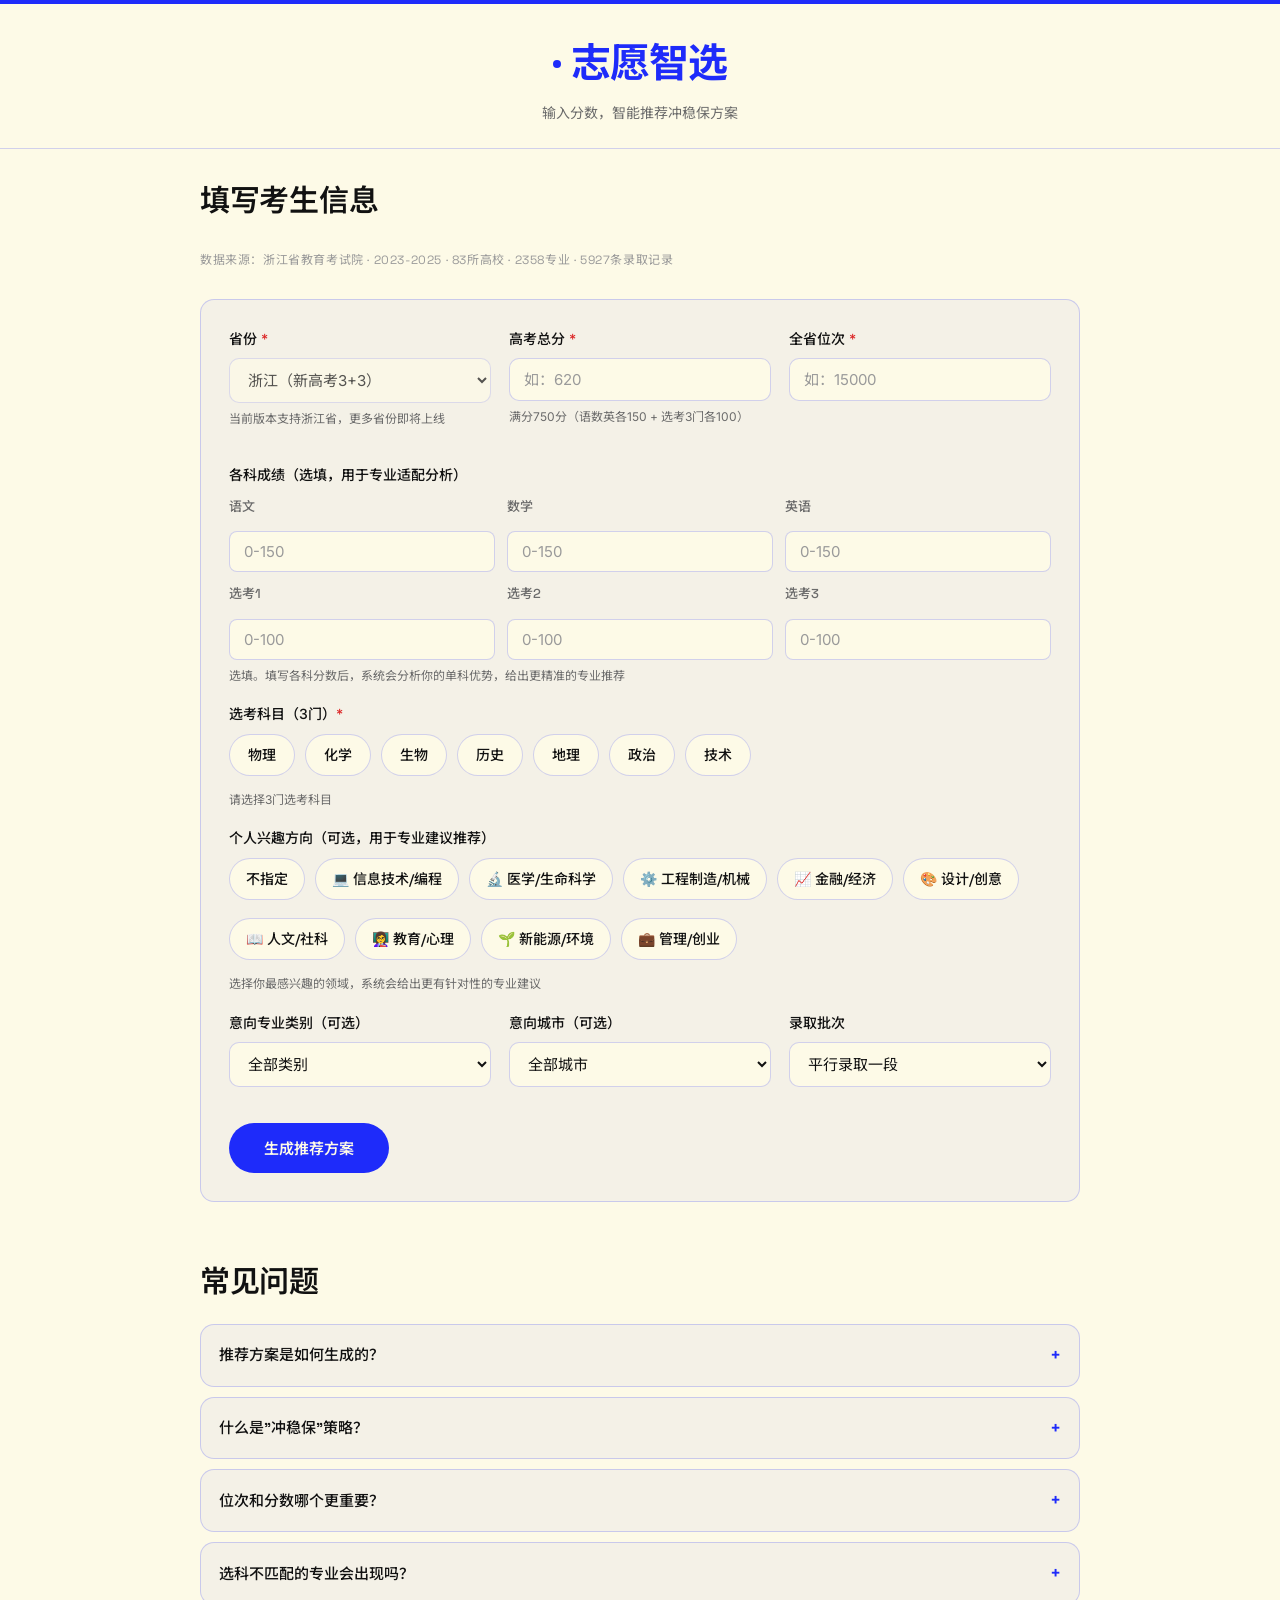
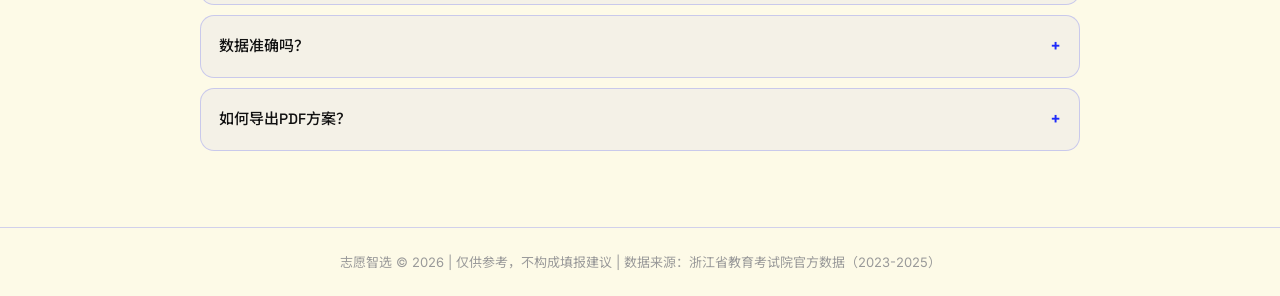
==== commit c50294c7: "feat: 新增各科分数输入与单科优势分析，个性化专业推荐 功能新增： 1. 表单新增各科成绩输入区（语数英各150分 + 3门选考各100分）    - 选填项，不填不影响原有推荐逻辑    - 自" ====
--- a/index.html
+++ b/index.html
@@ -42,11 +42,43 @@
                     <div class="form-group">
                         <label for="score">高考总分 <span class="required">*</span></label>
                         <input type="number" id="score" min="0" max="750" placeholder="如：620" required>
+                        <small class="hint">满分750分（语数英各150 + 选考3门各100）</small>
                     </div>
                     <div class="form-group">
                         <label for="rank">全省位次 <span class="required">*</span></label>
                         <input type="number" id="rank" min="1" placeholder="如：15000" required>
                     </div>
+                </div>
+
+                <div class="form-group">
+                    <label>各科成绩（选填，用于专业适配分析）</label>
+                    <div class="subject-scores">
+                        <div class="score-input">
+                            <label>语文</label>
+                            <input type="number" id="scoreChinese" min="0" max="150" placeholder="0-150">
+                        </div>
+                        <div class="score-input">
+                            <label>数学</label>
+                            <input type="number" id="scoreMath" min="0" max="150" placeholder="0-150">
+                        </div>
+                        <div class="score-input">
+                            <label>英语</label>
+                            <input type="number" id="scoreEnglish" min="0" max="150" placeholder="0-150">
+                        </div>
+                        <div class="score-input">
+                            <label>选考1</label>
+                            <input type="number" id="scoreElective1" min="0" max="100" placeholder="0-100">
+                        </div>
+                        <div class="score-input">
+                            <label>选考2</label>
+                            <input type="number" id="scoreElective2" min="0" max="100" placeholder="0-100">
+                        </div>
+                        <div class="score-input">
+                            <label>选考3</label>
+                            <input type="number" id="scoreElective3" min="0" max="100" placeholder="0-100">
+                        </div>
+                    </div>
+                    <small class="hint">选填。填写各科分数后，系统会分析你的单科优势，给出更精准的专业推荐</small>
                 </div>
 
                 <div class="form-group">
--- a/css/style.css
+++ b/css/style.css
@@ -212,6 +212,55 @@
     margin-top: 6px;
 }
 
+/* ===== 各科分数输入 ===== */
+.subject-scores {
+    display: grid;
+    grid-template-columns: repeat(3, 1fr);
+    gap: 12px;
+    margin-top: 10px;
+}
+
+.score-input {
+    display: flex;
+    flex-direction: column;
+    gap: 6px;
+}
+
+.score-input label {
+    font-size: 13px;
+    font-weight: 500;
+    color: var(--text-muted);
+    font-family: var(--font-display);
+}
+
+.score-input input {
+    width: 100%;
+    padding: 10px 14px;
+    border: 1.5px solid var(--border);
+    border-radius: var(--radius-sm);
+    font-size: 15px;
+    font-family: var(--font-body);
+    color: var(--text);
+    background: var(--bg);
+    transition: all 0.2s;
+}
+
+.score-input input:focus {
+    outline: none;
+    border-color: var(--primary);
+    box-shadow: 0 0 0 3px var(--accent-light);
+}
+
+.score-input input::placeholder {
+    color: var(--text-light);
+}
+
+@media (max-width: 600px) {
+    .subject-scores {
+        grid-template-columns: repeat(2, 1fr);
+    }
+}
+
 /* ===== 选科芯片 ===== */
 .subject-selector {
     display: flex;
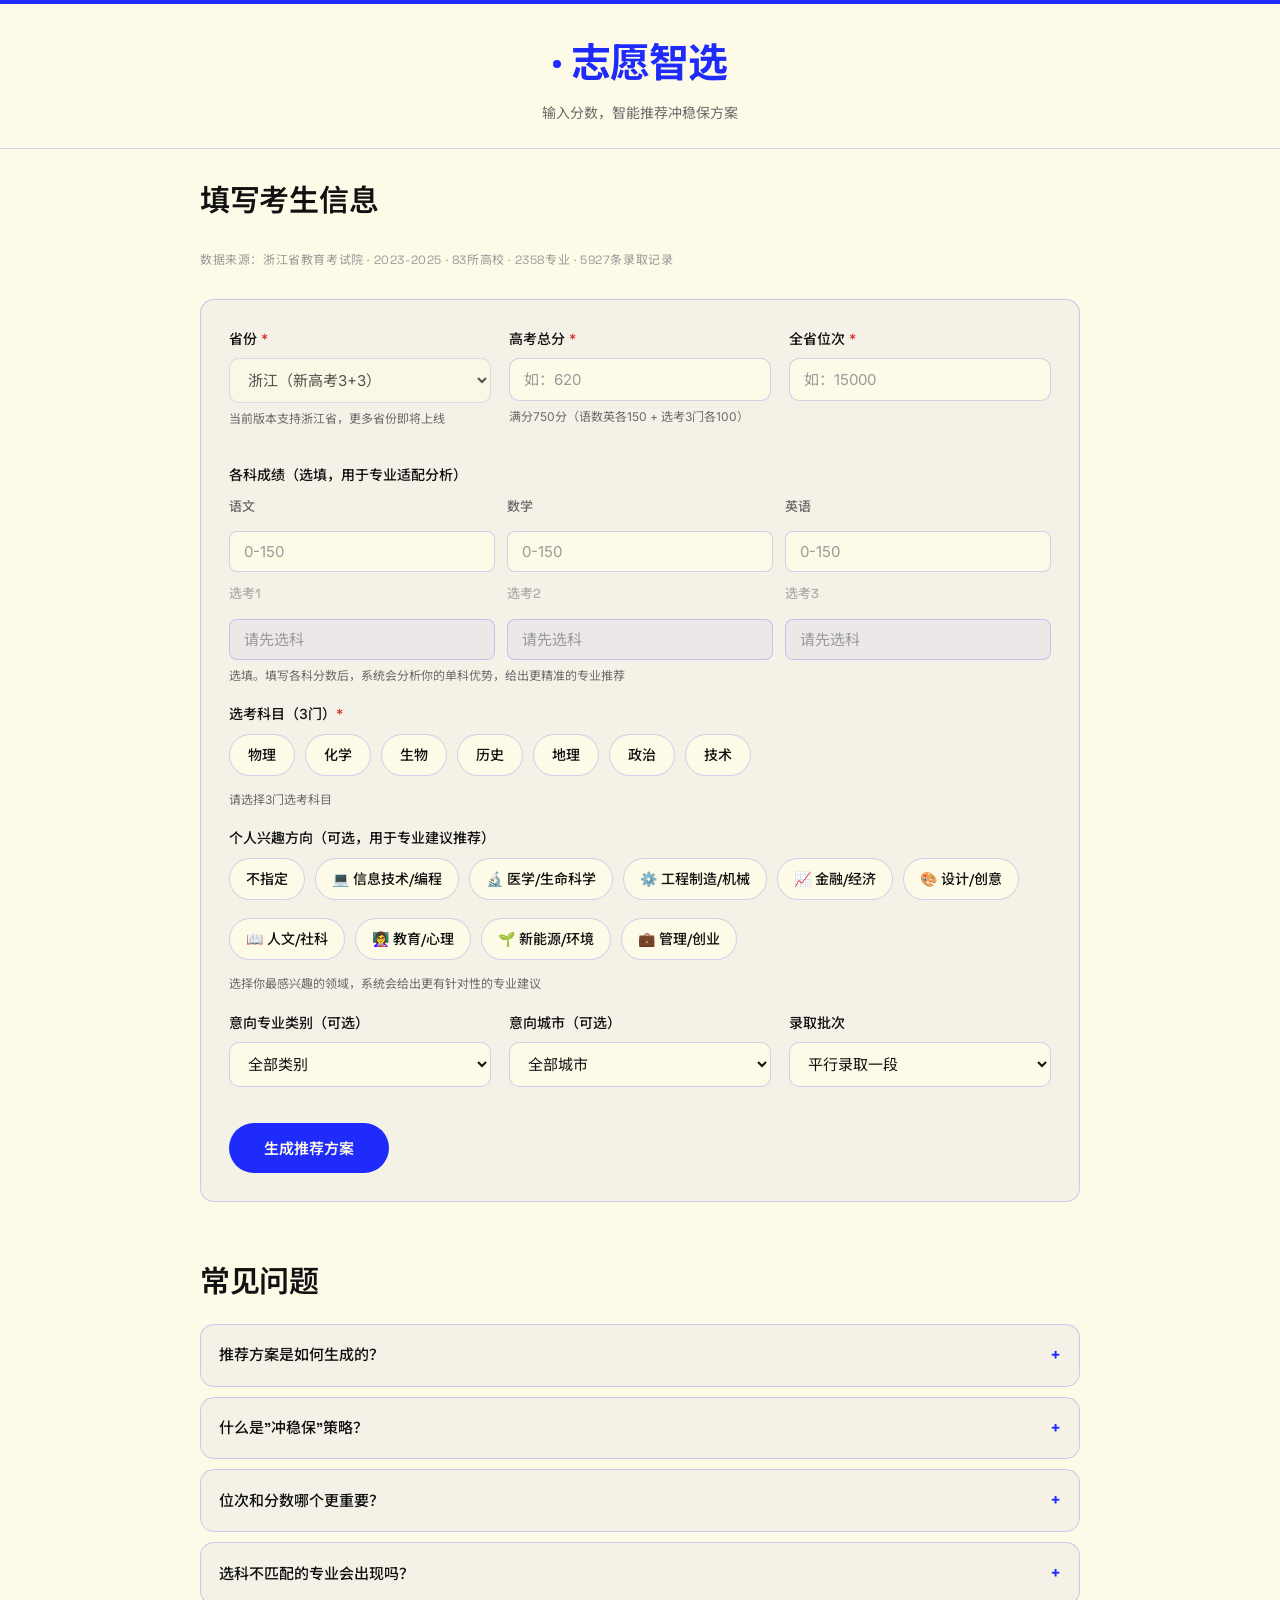
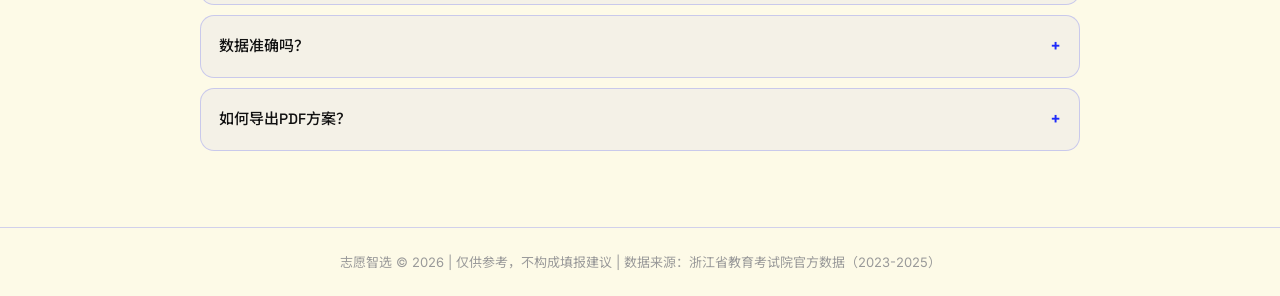
==== commit 4c36a45f: "feat: 选考分数输入框动态对应选科选择 交互优化： 1. 选考分数输入框初始为禁用状态，提示'请先选科' 2. 用户选择选考科目后，对应输入框自动启用，标签变为科目名称 3. 选科数量变化时（如取" ====
--- a/index.html
+++ b/index.html
@@ -65,17 +65,17 @@
                             <label>英语</label>
                             <input type="number" id="scoreEnglish" min="0" max="150" placeholder="0-150">
                         </div>
-                        <div class="score-input">
+                        <div class="score-input elective">
                             <label>选考1</label>
-                            <input type="number" id="scoreElective1" min="0" max="100" placeholder="0-100">
-                        </div>
-                        <div class="score-input">
+                            <input type="number" id="scoreElective1" min="0" max="100" placeholder="请先选科" disabled>
+                        </div>
+                        <div class="score-input elective">
                             <label>选考2</label>
-                            <input type="number" id="scoreElective2" min="0" max="100" placeholder="0-100">
-                        </div>
-                        <div class="score-input">
+                            <input type="number" id="scoreElective2" min="0" max="100" placeholder="请先选科" disabled>
+                        </div>
+                        <div class="score-input elective">
                             <label>选考3</label>
-                            <input type="number" id="scoreElective3" min="0" max="100" placeholder="0-100">
+                            <input type="number" id="scoreElective3" min="0" max="100" placeholder="请先选科" disabled>
                         </div>
                     </div>
                     <small class="hint">选填。填写各科分数后，系统会分析你的单科优势，给出更精准的专业推荐</small>
--- a/css/style.css
+++ b/css/style.css
@@ -255,6 +255,12 @@
     color: var(--text-light);
 }
 
+.score-input input:disabled {
+    background: var(--card-bg);
+    cursor: not-allowed;
+    color: var(--text-light);
+}
+
 @media (max-width: 600px) {
     .subject-scores {
         grid-template-columns: repeat(2, 1fr);
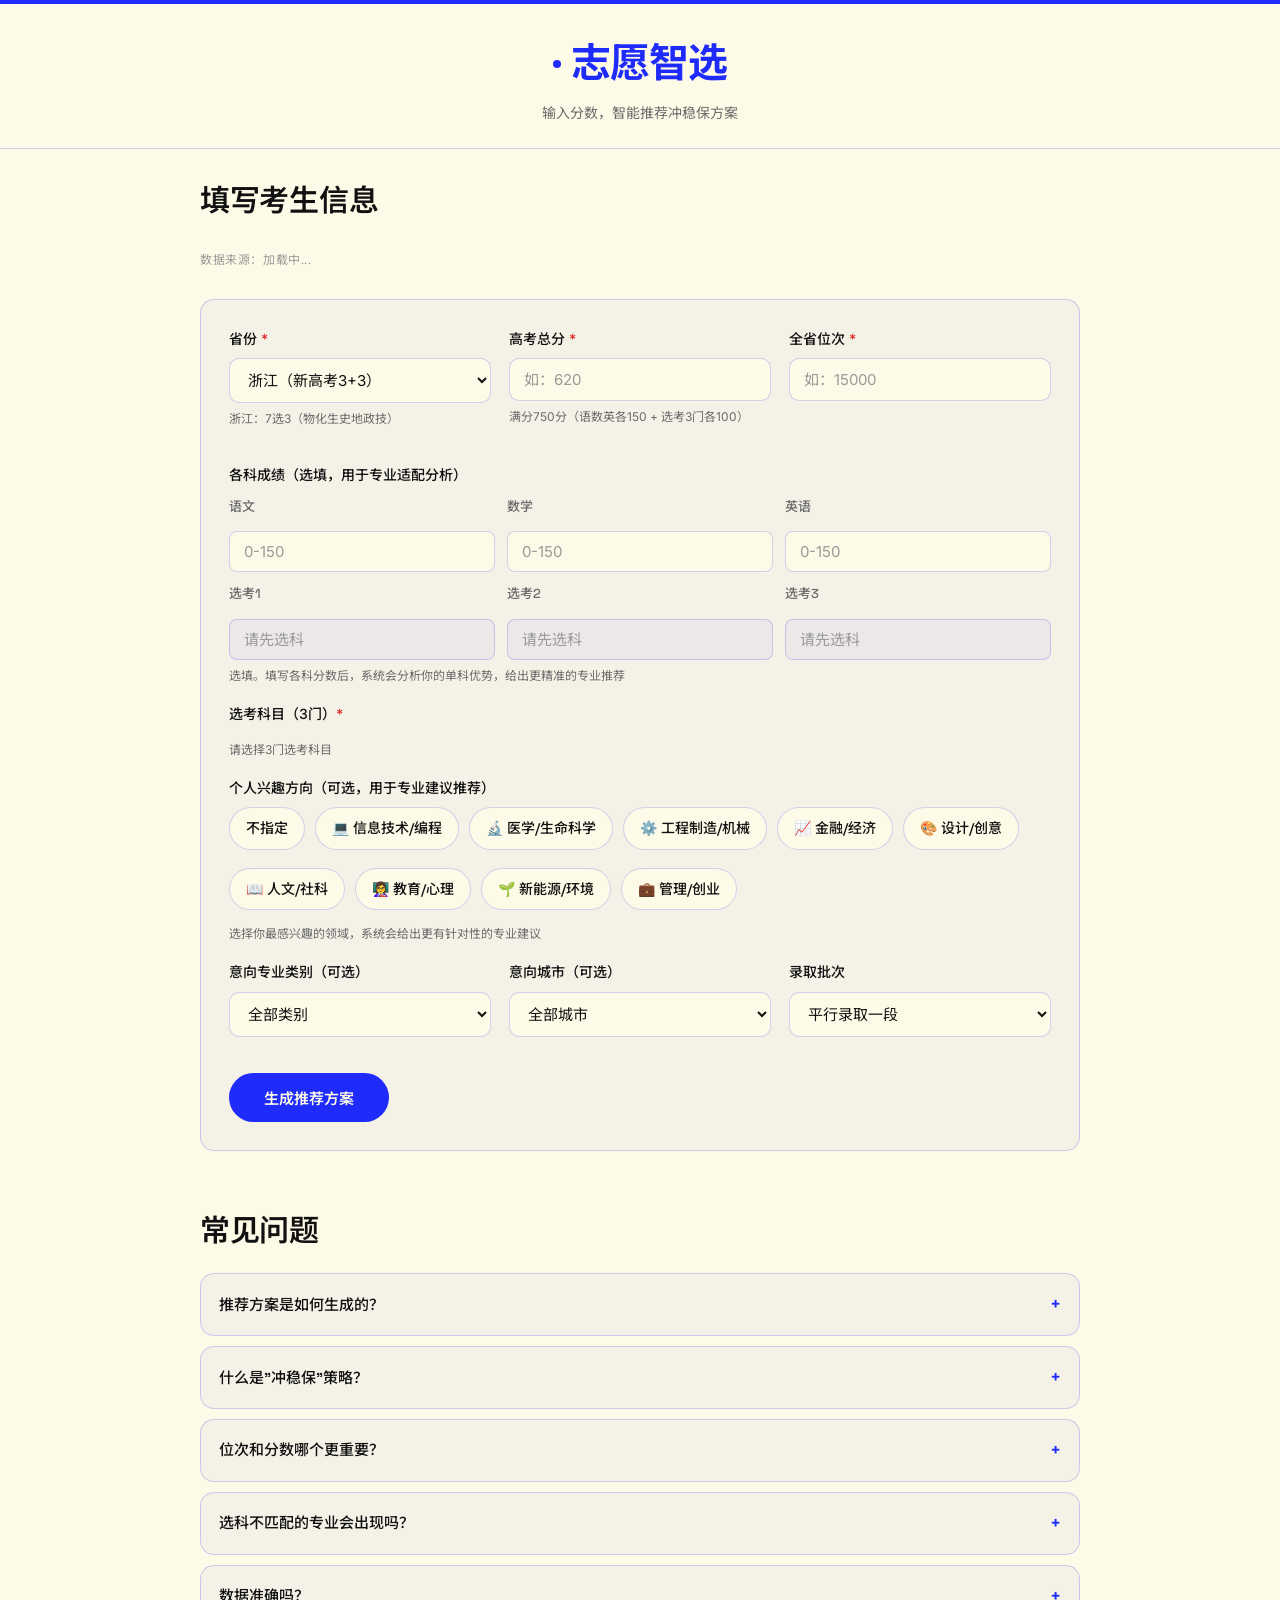
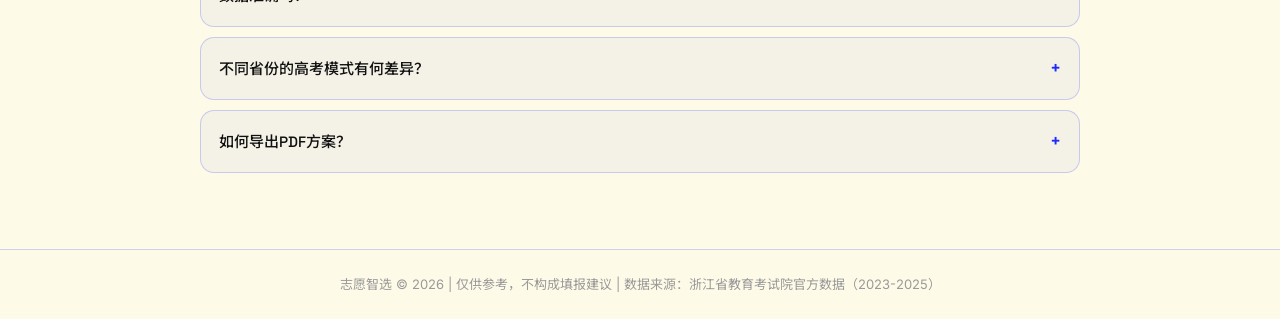
==== commit 1e905b8e: "Phase 13: 多省份支持完成（浙江/山东/江苏，3种高考模式） 架构改造： - 新建 js/province-config.js：PROVINCE_CONFIG 集中配置，配置驱动替代 if-e" ====
--- a/index.html
+++ b/index.html
@@ -29,15 +29,17 @@
         <!-- 第一步：输入表单 -->
         <section id="inputSection" class="section no-print">
             <h2 class="section-title">填写考生信息</h2>
-            <p class="data-source-eyebrow">数据来源：浙江省教育考试院 · 2023-2025 · 83所高校 · 2358专业 · 5927条录取记录</p>
+            <p class="data-source-eyebrow" id="dataSourceEyebrow">数据来源：加载中...</p>
             <form id="studentForm" class="form-card">
                 <div class="form-row">
                     <div class="form-group">
                         <label for="province">省份 <span class="required">*</span></label>
-                        <select id="province" disabled>
+                        <select id="province">
                             <option value="浙江" selected>浙江（新高考3+3）</option>
+                            <option value="山东">山东（新高考3+3）</option>
+                            <option value="江苏">江苏（新高考3+1+2）</option>
                         </select>
-                        <small class="hint">当前版本支持浙江省，更多省份即将上线</small>
+                        <small class="hint" id="provinceHint">浙江：7选3（物化生史地政技）</small>
                     </div>
                     <div class="form-group">
                         <label for="score">高考总分 <span class="required">*</span></label>
@@ -84,13 +86,7 @@
                 <div class="form-group">
                     <label>选考科目（3门）<span class="required">*</span></label>
                     <div class="subject-selector" id="subjectSelector">
-                        <label class="subject-chip"><input type="checkbox" value="物理"><span>物理</span></label>
-                        <label class="subject-chip"><input type="checkbox" value="化学"><span>化学</span></label>
-                        <label class="subject-chip"><input type="checkbox" value="生物"><span>生物</span></label>
-                        <label class="subject-chip"><input type="checkbox" value="历史"><span>历史</span></label>
-                        <label class="subject-chip"><input type="checkbox" value="地理"><span>地理</span></label>
-                        <label class="subject-chip"><input type="checkbox" value="政治"><span>政治</span></label>
-                        <label class="subject-chip"><input type="checkbox" value="技术"><span>技术</span></label>
+                        <!-- 由 JS 根据当前省份动态生成 -->
                     </div>
                     <small class="hint" id="subjectHint">请选择3门选考科目</small>
                 </div>
@@ -266,7 +262,7 @@
             <div class="faq-list">
                 <details class="faq-item">
                     <summary>推荐方案是如何生成的？</summary>
-                    <p>系统基于浙江省近3年高考录取数据，根据您的分数、位次和选科，通过位次法计算每所院校专业的录取概率，分为冲刺、稳妥、保底三档推荐。</p>
+                    <p id="faqAnswer1">系统基于当前省份近3年高考录取数据，根据您的分数、位次和选科，通过位次法计算每所院校专业的录取概率，分为冲刺、稳妥、保底三档推荐。</p>
                 </details>
                 <details class="faq-item">
                     <summary>什么是"冲稳保"策略？</summary>
@@ -282,7 +278,11 @@
                 </details>
                 <details class="faq-item">
                     <summary>数据准确吗？</summary>
-                    <p>本系统数据100%来自浙江省教育考试院官方发布的投档分数线表（2023-2025年），覆盖83所在浙招生高校、2358个专业、5927条录取记录。选科要求和学科门类依据教育部公开标准推导。数据仅供参考，最终以各省考试院公告为准。</p>
+                    <p id="faqAnswer5">本系统数据100%来自各省教育考试院官方发布的投档分数线表。选科要求和学科门类依据教育部公开标准推导。数据仅供参考，最终以各省考试院公告为准。</p>
+                </details>
+                <details class="faq-item">
+                    <summary>不同省份的高考模式有何差异？</summary>
+                    <p>本系统支持三种高考模式：①新高考3+3（如浙江、山东）：语数英+选考3门自由组合；②新高考3+1+2（如江苏）：语数英+首选物理/历史+再选化生政地4选2；③老高考文理分科（规划中）。切换省份后，选科规则、数据、批次会自动适配。</p>
                 </details>
                 <details class="faq-item">
                     <summary>如何导出PDF方案？</summary>
--- a/css/style.css
+++ b/css/style.css
@@ -310,6 +310,30 @@
     border-color: var(--negative);
 }
 
+/* ===== 3+1+2 模式分层选科 ===== */
+.subject-group {
+    margin-bottom: 16px;
+}
+
+.subject-group:last-child {
+    margin-bottom: 0;
+}
+
+.subject-group-label {
+    font-family: var(--font-display);
+    font-size: 13px;
+    font-weight: 500;
+    color: var(--text-muted);
+    margin-bottom: 8px;
+    letter-spacing: 0.02em;
+}
+
+.subject-selector-row {
+    display: flex;
+    flex-wrap: wrap;
+    gap: 10px;
+}
+
 /* ===== 兴趣选择芯片 ===== */
 .interest-selector {
     display: flex;
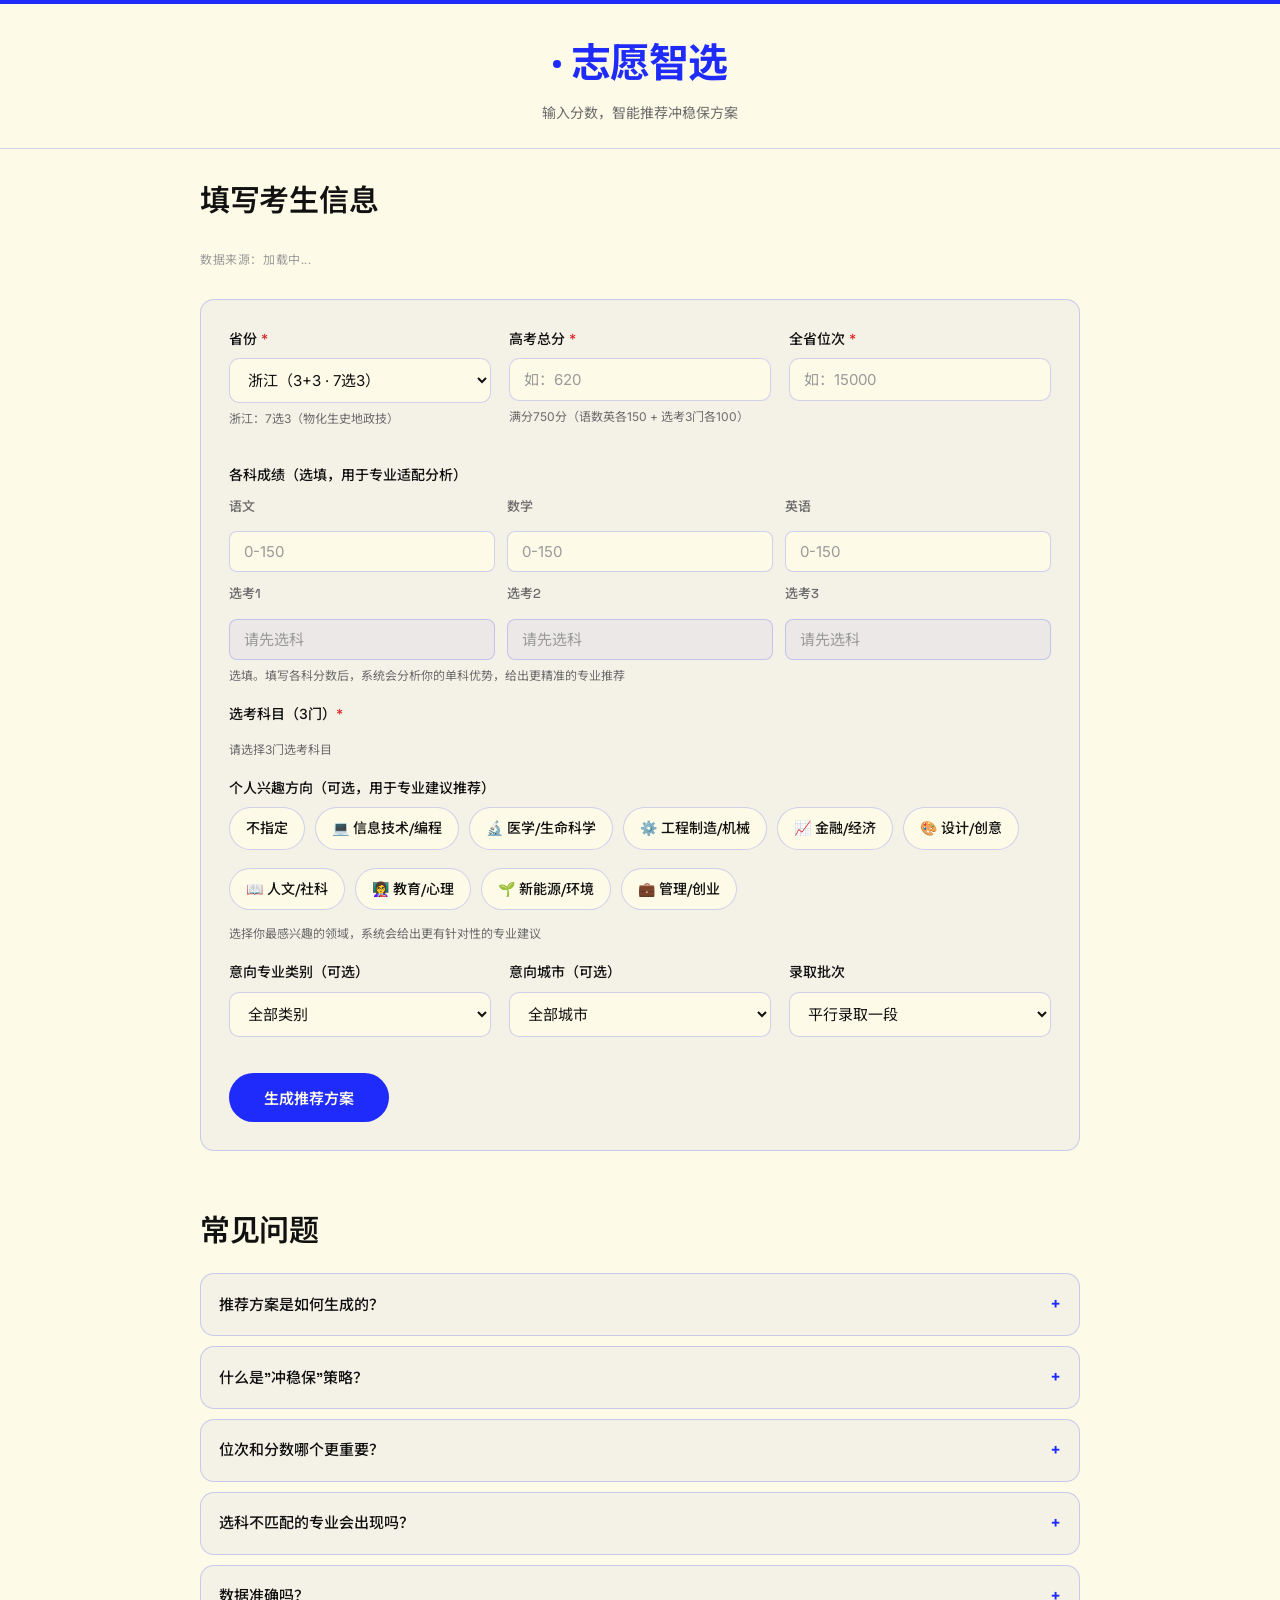
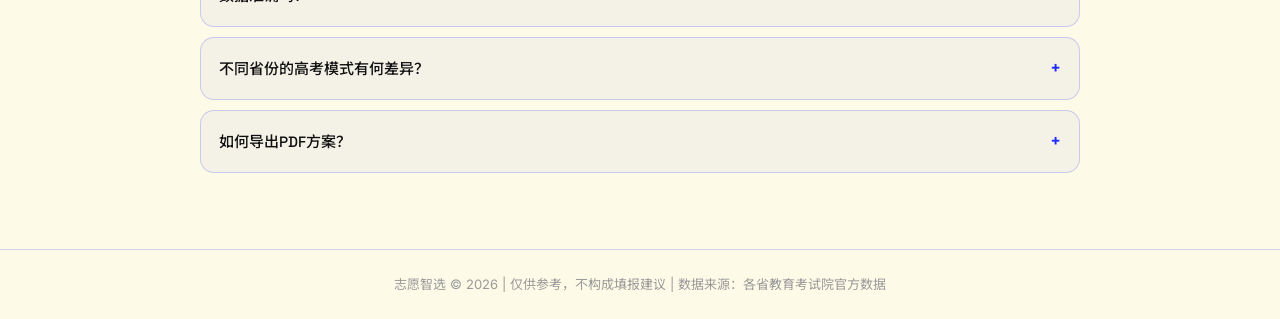
==== commit 12e2fe34: "Phase 14: 全国31省扩展完成 - 老高考适配 + 湖南min_rank修复 + 文档更新 新增28省数据（覆盖3+3/3+1+2/老高考三种模式），修复湖南2770条记录min_rank全n" ====
--- a/index.html
+++ b/index.html
@@ -35,9 +35,49 @@
                     <div class="form-group">
                         <label for="province">省份 <span class="required">*</span></label>
                         <select id="province">
-                            <option value="浙江" selected>浙江（新高考3+3）</option>
-                            <option value="山东">山东（新高考3+3）</option>
-                            <option value="江苏">江苏（新高考3+1+2）</option>
+                            <optgroup label="第一批 新高考3+3（2017起）">
+                                <option value="浙江" selected>浙江（3+3 · 7选3）</option>
+                                <option value="上海">上海（3+3 · 6选3 · 总分660）</option>
+                            </optgroup>
+                            <optgroup label="第二批 新高考3+3（2020起）">
+                                <option value="北京">北京（3+3 · 6选3）</option>
+                                <option value="天津">天津（3+3 · 6选3）</option>
+                                <option value="山东">山东（3+3 · 6选3）</option>
+                                <option value="海南">海南（3+3 · 6选3 · 总分900）</option>
+                            </optgroup>
+                            <optgroup label="第三批 新高考3+1+2（2021起）">
+                                <option value="河北">河北（3+1+2）</option>
+                                <option value="辽宁">辽宁（3+1+2）</option>
+                                <option value="江苏">江苏（3+1+2）</option>
+                                <option value="福建">福建（3+1+2）</option>
+                                <option value="湖北">湖北（3+1+2）</option>
+                                <option value="湖南">湖南（3+1+2）</option>
+                                <option value="广东">广东（3+1+2）</option>
+                                <option value="重庆">重庆（3+1+2）</option>
+                            </optgroup>
+                            <optgroup label="第四批 新高考3+1+2（2024首届）">
+                                <option value="安徽">安徽（3+1+2）</option>
+                                <option value="江西">江西（3+1+2）</option>
+                                <option value="广西">广西（3+1+2）</option>
+                                <option value="吉林">吉林（3+1+2）</option>
+                                <option value="黑龙江">黑龙江（3+1+2）</option>
+                                <option value="甘肃">甘肃（3+1+2）</option>
+                                <option value="贵州">贵州（3+1+2）</option>
+                            </optgroup>
+                            <optgroup label="第五批 新高考3+1+2（2025首届）">
+                                <option value="河南">河南（3+1+2）</option>
+                                <option value="四川">四川（3+1+2）</option>
+                                <option value="山西">山西（3+1+2）</option>
+                                <option value="陕西">陕西（3+1+2）</option>
+                                <option value="云南">云南（3+1+2）</option>
+                                <option value="内蒙古">内蒙古（3+1+2）</option>
+                                <option value="宁夏">宁夏（3+1+2）</option>
+                                <option value="青海">青海（3+1+2）</option>
+                            </optgroup>
+                            <optgroup label="老高考 文理分科">
+                                <option value="新疆">新疆（文理分科）</option>
+                                <option value="西藏">西藏（文理分科）</option>
+                            </optgroup>
                         </select>
                         <small class="hint" id="provinceHint">浙江：7选3（物化生史地政技）</small>
                     </div>
@@ -159,7 +199,7 @@
         <section id="resultSection" class="section" style="display:none;">
             <!-- 考生信息摘要（打印时显示） -->
             <div class="student-summary print-only">
-                <p><strong>省份：</strong>浙江</p>
+                <p><strong>省份：</strong><span id="printProvince">浙江</span></p>
                 <p><strong>总分：</strong><span id="printScore"></span></p>
                 <p><strong>位次：</strong><span id="printRank"></span></p>
                 <p><strong>选科：</strong><span id="printSubjects"></span></p>
@@ -252,7 +292,7 @@
 
             <!-- 免责声明 -->
             <div class="disclaimer">
-                <p>⚠️ 免责声明：本推荐方案基于浙江省教育考试院官方发布的2023-2025年投档分数线数据，通过位次法算法生成。仅供参考，不构成最终填报建议。实际录取结果受当年招生计划、报考人数等多种因素影响。请考生结合自身情况，参考浙江省教育考试院（www.zjzs.net）官方信息进行填报决策。</p>
+                <p id="disclaimerText">⚠️ 免责声明：本推荐方案基于各省教育考试院官方发布的投档分数线数据，通过位次法算法生成。仅供参考，不构成最终填报建议。实际录取结果受当年招生计划、报考人数等多种因素影响。请考生结合自身情况，参考各省教育考试院官方信息进行填报决策。</p>
             </div>
         </section>
 
@@ -282,7 +322,7 @@
                 </details>
                 <details class="faq-item">
                     <summary>不同省份的高考模式有何差异？</summary>
-                    <p>本系统支持三种高考模式：①新高考3+3（如浙江、山东）：语数英+选考3门自由组合；②新高考3+1+2（如江苏）：语数英+首选物理/历史+再选化生政地4选2；③老高考文理分科（规划中）。切换省份后，选科规则、数据、批次会自动适配。</p>
+                    <p>本系统已覆盖全国31个高考省份，支持三种高考模式：①新高考3+3（如浙江、上海、北京、天津、山东、海南）：语数英+选考3门自由组合；②新高考3+1+2（如江苏、河北、广东等23省）：语数英+首选物理/历史+再选化生政地4选2；③老高考文理分科（新疆、西藏）。切换省份后，选科规则、数据、批次会自动适配。上海总分660、海南总分900（标准分）。</p>
                 </details>
                 <details class="faq-item">
                     <summary>如何导出PDF方案？</summary>
@@ -295,7 +335,7 @@
     <!-- 页脚 -->
     <footer class="site-footer no-print">
         <div class="container">
-            <p>志愿智选 © 2026 | 仅供参考，不构成填报建议 | 数据来源：浙江省教育考试院官方数据（2023-2025）</p>
+            <p id="footerText">志愿智选 © 2026 | 仅供参考，不构成填报建议 | 数据来源：各省教育考试院官方数据</p>
         </div>
     </footer>
 
--- a/css/style.css
+++ b/css/style.css
@@ -279,7 +279,8 @@
     user-select: none;
 }
 
-.subject-chip input[type="checkbox"] {
+.subject-chip input[type="checkbox"],
+.subject-chip input[type="radio"] {
     display: none;
 }
 
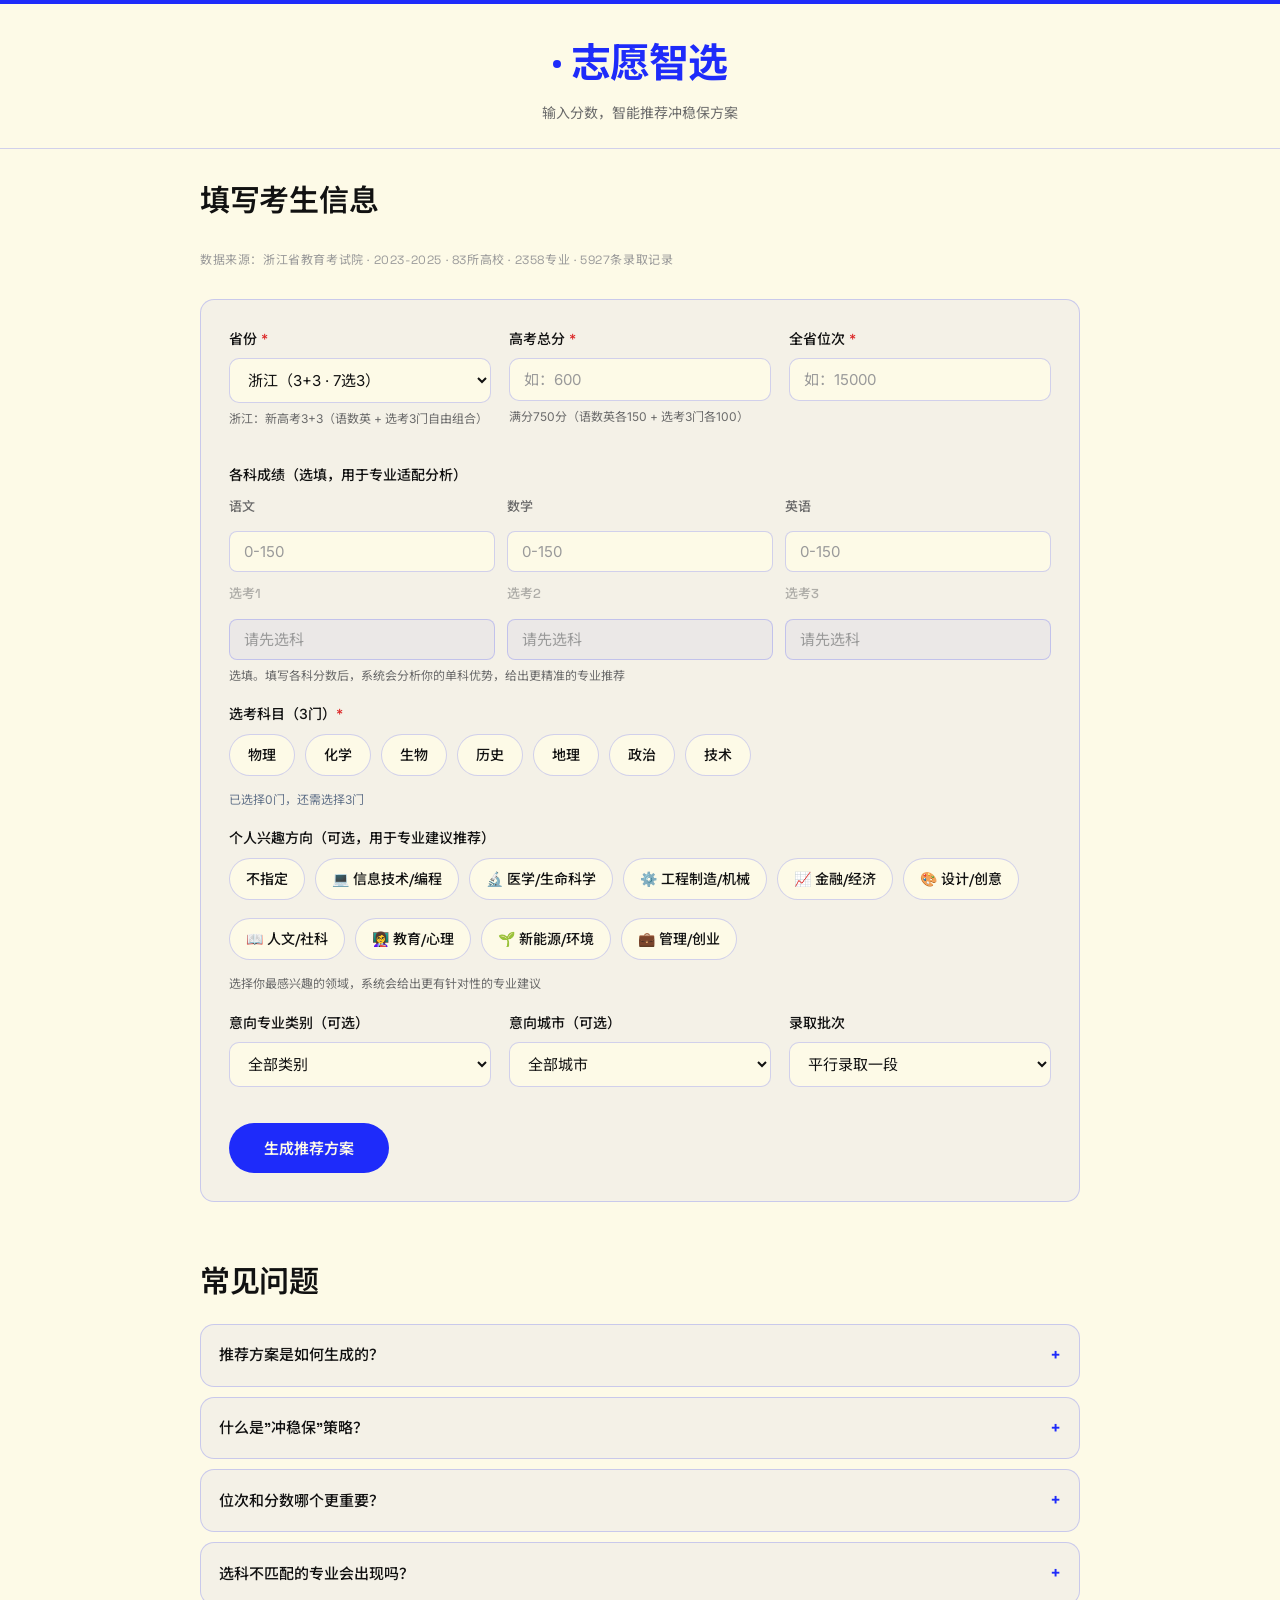
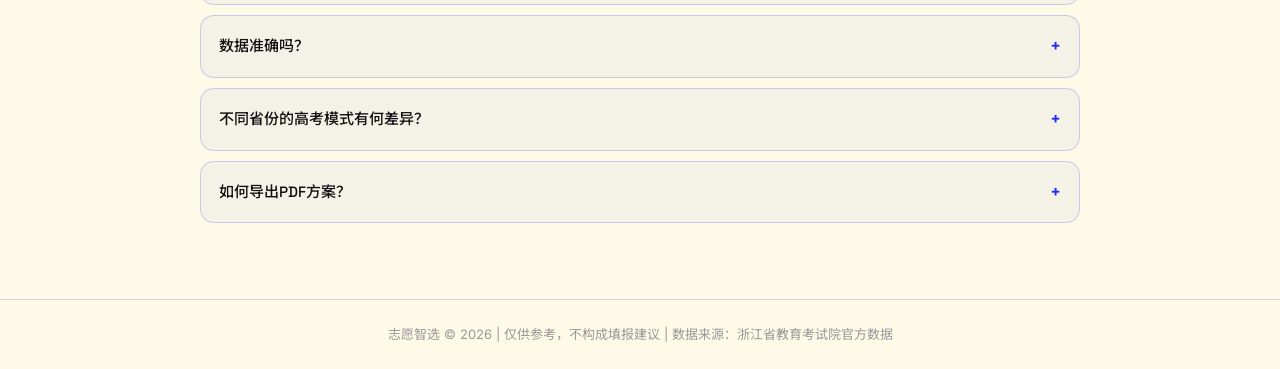
==== commit c9817eb8: "feat: 重构介绍页为11页+改名志愿填报助手+修复province-config.js加载bug 介绍页从7页扩展为11页，新增5张重点功能详解页（展开专业/单科优势分析/专业建议原理/兴趣导向/" ====
--- a/index.html
+++ b/index.html
@@ -3,7 +3,7 @@
 <head>
     <meta charset="UTF-8">
     <meta name="viewport" content="width=device-width, initial-scale=1.0">
-    <title>志愿智选 — 高考志愿智能规划系统</title>
+    <title>志愿填报助手 — 高考志愿智能规划系统</title>
     <link rel="preconnect" href="https://fonts.googleapis.com">
     <link rel="preconnect" href="https://fonts.gstatic.com" crossorigin>
     <link href="https://fonts.googleapis.com/css2?family=Space+Grotesk:wght@400;500;600;700&family=Inter:wght@400;500;600&family=Noto+Sans+SC:wght@400;500;600;700&display=swap" rel="stylesheet">
@@ -21,7 +21,7 @@
     <!-- PDF报告头（仅打印时显示） -->
     <div class="report-header print-only">
         <h1>高考志愿填报推荐方案</h1>
-        <p class="report-subtitle">志愿智选 — 智能规划系统生成</p>
+        <p class="report-subtitle">志愿填报助手 — 智能规划系统生成</p>
         <p class="report-date" id="reportDate"></p>
     </div>
 
@@ -335,10 +335,11 @@
     <!-- 页脚 -->
     <footer class="site-footer no-print">
         <div class="container">
-            <p id="footerText">志愿智选 © 2026 | 仅供参考，不构成填报建议 | 数据来源：各省教育考试院官方数据</p>
+            <p id="footerText">志愿填报助手 © 2026 | 仅供参考，不构成填报建议 | 数据来源：各省教育考试院官方数据</p>
         </div>
     </footer>
 
+    <script src="js/province-config.js"></script>
     <script src="js/app.js"></script>
 </body>
 </html>
--- a/css/style.css
+++ b/css/style.css
@@ -810,6 +810,94 @@
     gap: 8px;
 }
 
+/* ===== 展开专业列表（历史能上的专业）===== */
+.btn-expand {
+    color: var(--primary);
+    border-color: rgba(30, 43, 250, 0.35);
+    background: var(--accent-light);
+}
+.btn-expand:hover {
+    background: rgba(30, 43, 250, 0.12);
+    border-color: var(--primary);
+}
+.btn-expand.expanded {
+    background: var(--primary);
+    color: #fff;
+    border-color: var(--primary);
+}
+
+.major-list {
+    margin-top: 12px;
+    padding-top: 12px;
+    border-top: 1px dashed var(--border);
+    display: flex;
+    flex-direction: column;
+    gap: 8px;
+}
+
+.major-item {
+    padding: 10px 12px;
+    background: var(--accent-light);
+    border: 1.5px solid rgba(30, 43, 250, 0.16);
+    border-radius: 10px;
+    font-size: 12.5px;
+    line-height: 1.5;
+}
+
+.major-item-header {
+    display: flex;
+    flex-wrap: wrap;
+    align-items: center;
+    gap: 6px 10px;
+}
+
+.major-name {
+    font-family: var(--font-display);
+    font-weight: 600;
+    color: var(--text);
+    font-size: 13.5px;
+}
+
+.major-category {
+    font-size: 11px;
+    color: var(--primary);
+    background: rgba(30, 43, 250, 0.1);
+    padding: 2px 8px;
+    border-radius: var(--radius-pill);
+    border: 1px solid rgba(30, 43, 250, 0.2);
+}
+
+.major-subject {
+    font-size: 11.5px;
+    color: var(--text-soft, #64748b);
+}
+
+.major-years {
+    display: inline-flex;
+    align-items: center;
+    gap: 4px;
+    font-size: 11px;
+    color: var(--positive, #059669);
+}
+
+.year-badge {
+    display: inline-block;
+    padding: 1px 6px;
+    background: rgba(5, 150, 105, 0.12);
+    color: var(--positive, #059669);
+    border: 1px solid rgba(5, 150, 105, 0.3);
+    border-radius: var(--radius-pill);
+    font-size: 10.5px;
+    font-weight: 500;
+}
+
+.major-item-scores {
+    margin-top: 6px;
+    font-size: 11.5px;
+    color: var(--text-soft, #64748b);
+    font-family: var(--font-display);
+}
+
 /* ===== 专业选择建议 ===== */
 .advice-section {
     background: var(--card-bg);
